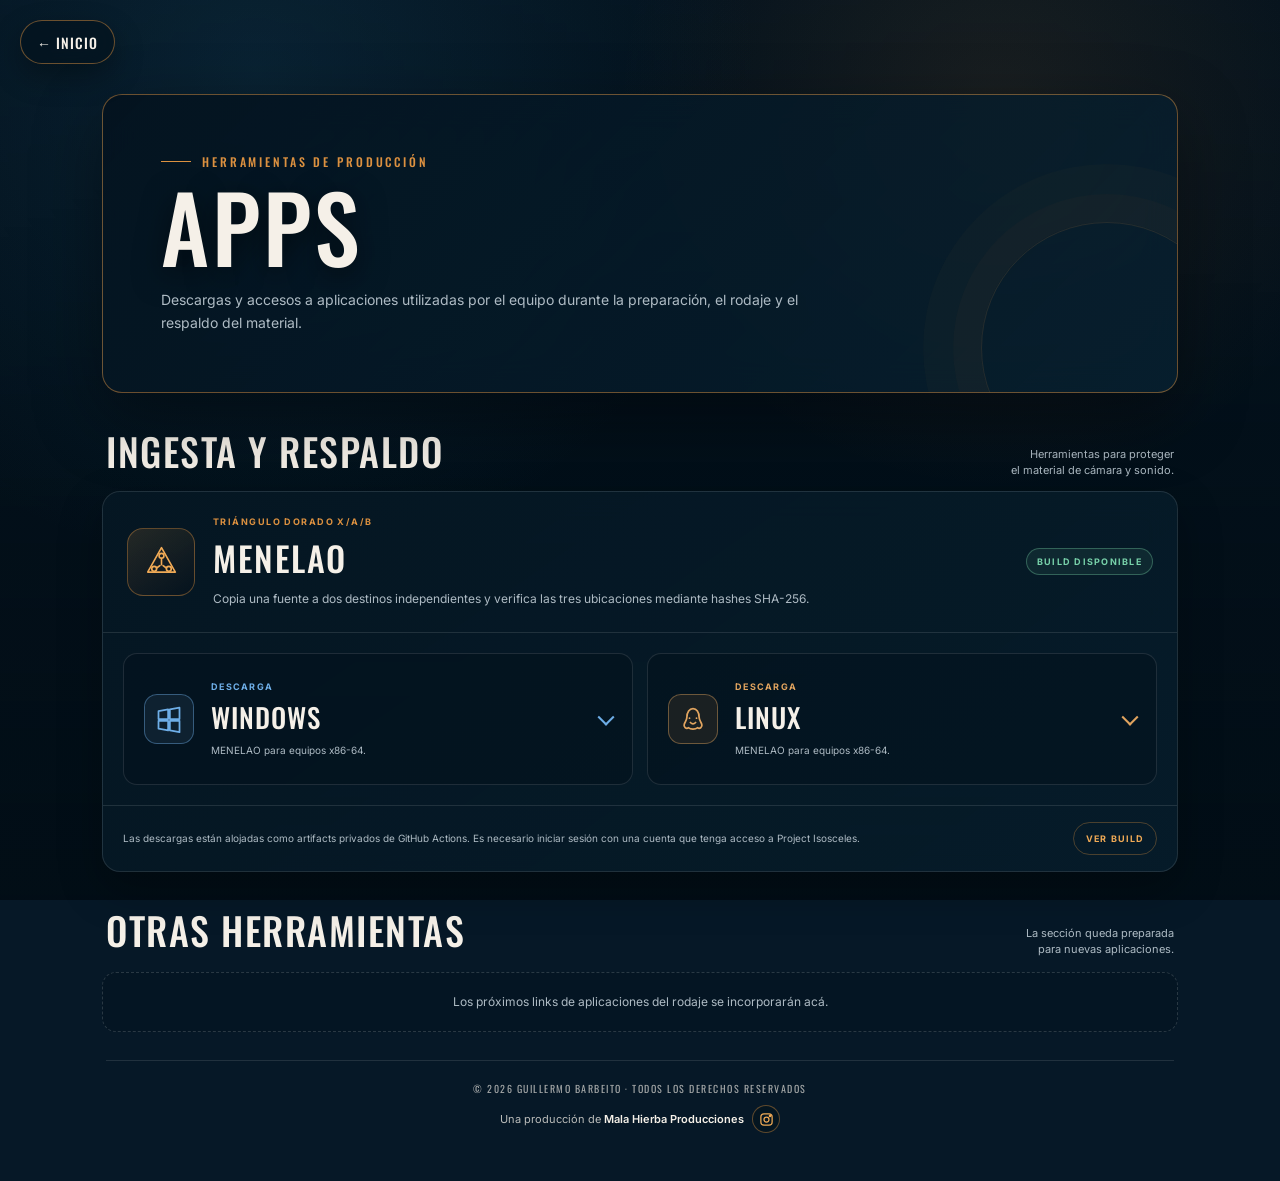
==== apps/index.html @ cbdc1855 "Create production Apps page with MENELAO downloads" ====
<!doctype html>
<html lang="es">
<head>
<meta charset="utf-8">
<meta name="viewport" content="width=device-width,initial-scale=1,viewport-fit=cover">
<meta name="theme-color" content="#061827">
<link rel="icon" href="../favicon.svg?v=3" type="image/svg+xml" sizes="any">
<link rel="icon" type="image/png" sizes="32x32" href="../favicon-32x32.png">
<link rel="icon" type="image/png" sizes="16x16" href="../favicon-16x16.png">
<link rel="apple-touch-icon" sizes="180x180" href="../apple-touch-icon.png">
<link rel="icon" type="image/png" sizes="192x192" href="../android-chrome-192x192.png">
<meta name="description" content="Aplicaciones y herramientas de producción para el rodaje de Jona tenía 15 años.">
<link rel="canonical" href="https://jrrguille-bit.github.io/jona-logistica-mapa/apps/">
<meta property="og:title" content="Apps — Jona tenía 15 años">
<meta property="og:description" content="Descargas y herramientas de producción para el rodaje.">
<meta property="og:type" content="website">
<meta property="og:url" content="https://jrrguille-bit.github.io/jona-logistica-mapa/apps/">
<title>Apps — Jona tenía 15 años</title>
<link rel="preconnect" href="https://fonts.googleapis.com">
<link rel="preconnect" href="https://fonts.gstatic.com" crossorigin>
<link href="https://fonts.googleapis.com/css2?family=Inter:wght@500;600;700&family=Oswald:wght@400;500;600&display=swap" rel="stylesheet">
<style>
:root{
  color-scheme:dark;
  --bg:#061827;
  --ink:#f5f0e8;
  --muted:#aebbc4;
  --accent:#dc9140;
  --accent-strong:#f0aa56;
  --line:rgba(220,145,64,.48);
  --hair:rgba(255,255,255,.11);
  --focus:#ffd18f;
  --shadow:0 24px 68px rgba(0,0,0,.38);
}
*{box-sizing:border-box}
html{min-height:100%;background:var(--bg)}
body{
  margin:0;
  min-height:100vh;
  position:relative;
  isolation:isolate;
  overflow-x:hidden;
  color:var(--ink);
  font-family:Inter,system-ui,-apple-system,BlinkMacSystemFont,"Segoe UI",sans-serif;
  background:var(--bg);
}
body:before{
  content:"";
  position:fixed;
  inset:0;
  z-index:0;
  pointer-events:none;
  background:url("../b16f4d42-4937-42be-839e-e54647e64100.png") center/cover no-repeat;
  filter:contrast(1.08) brightness(.55) saturate(.68);
  transform:scale(1.012);
}
body:after{
  content:"";
  position:fixed;
  inset:0;
  z-index:0;
  pointer-events:none;
  background:
    radial-gradient(circle at 78% 12%,rgba(220,145,64,.10),transparent 30%),
    radial-gradient(circle at 20% 8%,rgba(31,101,139,.20),transparent 38%),
    linear-gradient(180deg,rgba(2,13,21,.54),rgba(2,13,21,.92));
}
a{color:inherit}
.page{position:relative;z-index:1;width:min(1120px,100%);margin:0 auto;padding:94px 22px 48px}
.home-link{
  position:fixed;
  z-index:20;
  top:20px;
  left:20px;
  display:inline-flex;
  align-items:center;
  gap:9px;
  min-height:44px;
  padding:10px 16px;
  border:1px solid var(--line);
  border-radius:999px;
  background:rgba(4,20,32,.86);
  color:var(--ink);
  text-decoration:none;
  font-family:Oswald,Impact,sans-serif;
  font-size:14px;
  font-weight:500;
  letter-spacing:.07em;
  text-transform:uppercase;
  box-shadow:0 12px 30px rgba(0,0,0,.32);
  backdrop-filter:blur(14px);
  -webkit-backdrop-filter:blur(14px);
  transition:transform .18s ease,border-color .18s ease,background .18s ease;
}
.home-link:hover{transform:translateY(-2px);border-color:var(--accent-strong);background:rgba(7,28,42,.94)}
.home-link:focus-visible,.download-card:focus-visible,.build-link:focus-visible,.instagram-link:focus-visible{outline:3px solid var(--focus);outline-offset:4px}
.hero{
  position:relative;
  overflow:hidden;
  padding:clamp(30px,5vw,58px);
  border:1px solid var(--line);
  border-radius:20px;
  background:linear-gradient(135deg,rgba(4,19,31,.94),rgba(7,34,51,.76));
  box-shadow:var(--shadow);
  backdrop-filter:blur(17px);
  -webkit-backdrop-filter:blur(17px);
  animation:arrive .6s cubic-bezier(.2,.8,.2,1) both;
}
.hero:after{
  content:"";
  position:absolute;
  right:-56px;
  bottom:-82px;
  width:250px;
  height:250px;
  border:1px solid rgba(220,145,64,.14);
  border-radius:50%;
  box-shadow:0 0 0 28px rgba(220,145,64,.025),0 0 0 58px rgba(220,145,64,.018);
}
.hero-copy{position:relative;z-index:1;max-width:760px}
.eyebrow{display:flex;align-items:center;gap:11px;margin:0 0 14px;color:var(--accent);font-family:Oswald,Impact,sans-serif;font-size:12px;font-weight:500;letter-spacing:.24em;text-transform:uppercase}
.eyebrow:before{content:"";width:30px;height:1px;background:var(--accent)}
h1{margin:0;font-family:Oswald,Impact,"Arial Narrow",sans-serif;font-size:clamp(54px,8vw,92px);font-weight:500;line-height:.92;letter-spacing:.035em;text-transform:uppercase;text-shadow:0 8px 30px rgba(0,0,0,.56)}
.intro{max-width:680px;margin:19px 0 0;color:var(--muted);font-size:14px;line-height:1.65}
.section{margin-top:30px}
.section-heading{display:flex;align-items:end;justify-content:space-between;gap:20px;margin:0 4px 12px}
.section-heading h2{margin:0;font-family:Oswald,Impact,sans-serif;font-size:clamp(28px,4vw,38px);font-weight:500;letter-spacing:.04em;text-transform:uppercase}
.section-heading p{margin:0;color:var(--muted);font-size:11px;text-align:right;line-height:1.45}
.app-panel{
  overflow:hidden;
  border:1px solid var(--hair);
  border-radius:18px;
  background:linear-gradient(145deg,rgba(5,23,35,.92),rgba(7,31,46,.80));
  box-shadow:0 17px 44px rgba(0,0,0,.28);
  backdrop-filter:blur(15px);
  -webkit-backdrop-filter:blur(15px);
}
.app-header{
  display:flex;
  align-items:center;
  justify-content:space-between;
  gap:24px;
  padding:24px;
  border-bottom:1px solid var(--hair);
}
.app-identity{display:flex;align-items:center;gap:18px;min-width:0}
.app-icon{flex:0 0 auto;width:68px;height:68px;display:grid;place-items:center;border:1px solid rgba(220,145,64,.40);border-radius:16px;background:linear-gradient(145deg,rgba(220,145,64,.15),rgba(4,17,27,.58));color:var(--accent-strong)}
.app-icon svg{width:39px;height:39px;fill:none;stroke:currentColor;stroke-width:2;stroke-linecap:round;stroke-linejoin:round}
.app-copy{min-width:0}
.app-label{display:block;margin-bottom:5px;color:var(--accent);font-size:9px;font-weight:700;letter-spacing:.16em;text-transform:uppercase}
.app-copy h3{margin:0;font-family:Oswald,Impact,sans-serif;font-size:34px;font-weight:500;letter-spacing:.045em;text-transform:uppercase}
.app-copy p{margin:7px 0 0;color:var(--muted);font-size:12px;line-height:1.5}
.status{flex:0 0 auto;padding:7px 10px;border:1px solid rgba(110,194,154,.38);border-radius:999px;background:rgba(110,194,154,.09);color:#78d2aa;font-size:9px;font-weight:700;letter-spacing:.14em;text-transform:uppercase}
.downloads{display:grid;grid-template-columns:repeat(2,minmax(0,1fr));gap:14px;padding:20px}
.download-card{
  --platform:#6eaee7;
  position:relative;
  min-height:132px;
  padding:20px 52px 20px 20px;
  display:grid;
  grid-template-columns:52px minmax(0,1fr);
  align-items:center;
  gap:15px;
  overflow:hidden;
  border:1px solid var(--hair);
  border-radius:14px;
  background:rgba(3,17,27,.45);
  text-decoration:none;
  transition:transform .18s ease,border-color .18s ease,background .18s ease;
}
.download-card.linux{--platform:#e1a45f}
.download-card:hover{transform:translateY(-3px);border-color:color-mix(in srgb,var(--platform) 58%,transparent);background:rgba(8,31,46,.92)}
.platform-icon{width:50px;height:50px;display:grid;place-items:center;border:1px solid color-mix(in srgb,var(--platform) 42%,transparent);border-radius:13px;background:color-mix(in srgb,var(--platform) 10%,rgba(4,17,27,.58));color:var(--platform)}
.platform-icon svg{width:28px;height:28px;fill:none;stroke:currentColor;stroke-width:2;stroke-linecap:round;stroke-linejoin:round}
.platform-copy span{display:block;color:var(--platform);font-size:9px;font-weight:700;letter-spacing:.14em;text-transform:uppercase}
.platform-copy strong{display:block;margin-top:5px;font-family:Oswald,Impact,sans-serif;font-size:27px;font-weight:500;letter-spacing:.04em;text-transform:uppercase}
.platform-copy small{display:block;margin-top:6px;color:var(--muted);font-size:10px;line-height:1.4}
.download-arrow{position:absolute;right:20px;top:50%;width:12px;height:12px;border-right:2px solid var(--platform);border-bottom:2px solid var(--platform);transform:translateY(-65%) rotate(45deg)}
.app-footer{display:flex;align-items:center;justify-content:space-between;gap:18px;padding:16px 20px;border-top:1px solid var(--hair);color:var(--muted);font-size:10px;line-height:1.45}
.build-link{display:inline-flex;align-items:center;gap:8px;flex:0 0 auto;padding:9px 12px;border:1px solid rgba(220,145,64,.32);border-radius:999px;color:var(--accent-strong);text-decoration:none;font-size:9px;font-weight:700;letter-spacing:.12em;text-transform:uppercase}
.build-link:hover{border-color:var(--accent-strong);background:rgba(220,145,64,.08)}
.empty-state{margin-top:14px;padding:20px;border:1px dashed rgba(255,255,255,.15);border-radius:14px;background:rgba(3,17,27,.30);color:var(--muted);font-size:12px;line-height:1.55;text-align:center}
.site-footer{margin:28px 4px 0;padding:20px 16px 0;border-top:1px solid var(--hair);color:rgba(245,240,232,.66);text-align:center}
.copyright{margin:0;font-family:Oswald,Impact,sans-serif;font-size:10px;letter-spacing:.15em;text-transform:uppercase}
.producer{margin:9px 0 0;display:flex;align-items:center;justify-content:center;gap:8px;color:rgba(245,240,232,.76);font-size:11px;line-height:1.4}
.producer strong{color:var(--ink);font-weight:600}
.instagram-link{width:28px;height:28px;display:inline-grid;place-items:center;border:1px solid rgba(220,145,64,.42);border-radius:50%;color:var(--accent-strong);background:rgba(4,18,26,.46);text-decoration:none;transition:transform .18s ease,border-color .18s ease,background .18s ease}
.instagram-link:hover{transform:translateY(-2px);border-color:var(--accent-strong);background:rgba(220,145,64,.14)}
.instagram-link svg{width:15px;height:15px;fill:none;stroke:currentColor;stroke-width:2;stroke-linecap:round;stroke-linejoin:round}
@keyframes arrive{from{opacity:0;transform:translateY(14px)}to{opacity:1;transform:translateY(0)}}
@media(max-width:760px){
  .page{padding:80px 15px 38px}
  .home-link{top:12px;left:12px}
  .hero{padding:29px 22px;border-radius:16px}
  .section-heading{align-items:start}.section-heading p{display:none}
  .app-header{align-items:flex-start;padding:20px}.app-identity{align-items:flex-start}.app-icon{width:58px;height:58px}.app-icon svg{width:33px;height:33px}.app-copy h3{font-size:30px}.status{display:none}
  .downloads{grid-template-columns:1fr;padding:14px;gap:11px}
  .download-card{min-height:116px;padding:17px 48px 17px 16px;grid-template-columns:48px minmax(0,1fr);gap:13px}
  .platform-icon{width:46px;height:46px}.platform-copy strong{font-size:24px}
  .app-footer{display:block}.build-link{margin-top:12px}
  .producer{flex-wrap:wrap;padding:0 12px}
}
@media(prefers-reduced-motion:reduce){.hero{animation:none}.home-link,.download-card,.instagram-link{transition:none}}
</style>
</head>
<body>
<a class="home-link" href="../" aria-label="Volver al inicio">← Inicio</a>
<main class="page">
  <header class="hero">
    <div class="hero-copy">
      <p class="eyebrow">Herramientas de producción</p>
      <h1>Apps</h1>
      <p class="intro">Descargas y accesos a aplicaciones utilizadas por el equipo durante la preparación, el rodaje y el respaldo del material.</p>
    </div>
  </header>

  <section class="section" aria-labelledby="menelao-title">
    <header class="section-heading">
      <h2 id="menelao-title">Ingesta y respaldo</h2>
      <p>Herramientas para proteger<br>el material de cámara y sonido.</p>
    </header>

    <article class="app-panel">
      <header class="app-header">
        <div class="app-identity">
          <span class="app-icon" aria-hidden="true">
            <svg viewBox="0 0 48 48"><path d="M24 7l17 30H7z"></path><circle cx="24" cy="17" r="3"></circle><circle cx="15" cy="33" r="3"></circle><circle cx="33" cy="33" r="3"></circle><path d="M24 20v8M18 32l4-3M30 32l-4-3"></path></svg>
          </span>
          <div class="app-copy">
            <span class="app-label">Triángulo Dorado X/A/B</span>
            <h3>MENELAO</h3>
            <p>Copia una fuente a dos destinos independientes y verifica las tres ubicaciones mediante hashes SHA-256.</p>
          </div>
        </div>
        <span class="status">Build disponible</span>
      </header>

      <div class="downloads">
        <a class="download-card windows" href="https://github.com/JRRGUILLE-bit/project-isosceles/actions/runs/27042101701/artifacts/7447583675" target="_blank" rel="noopener noreferrer">
          <span class="platform-icon" aria-hidden="true"><svg viewBox="0 0 32 32"><path d="M4 7l11-2v11H4zM17 5l11-2v13H17zM4 18h11v11L4 27zM17 18h11v13l-11-2z"></path></svg></span>
          <span class="platform-copy"><span>Descarga</span><strong>Windows</strong><small>MENELAO para equipos x86-64.</small></span>
          <span class="download-arrow" aria-hidden="true"></span>
        </a>

        <a class="download-card linux" href="https://github.com/JRRGUILLE-bit/project-isosceles/actions/runs/27042101701/artifacts/7447580411" target="_blank" rel="noopener noreferrer">
          <span class="platform-icon" aria-hidden="true"><svg viewBox="0 0 32 32"><path d="M16 4c-4 0-7 4-7 10 0 3-2 5-3 8-1 3 2 6 5 4 2 2 8 2 10 0 3 2 6-1 5-4-1-3-3-5-3-8 0-6-3-10-7-10z"></path><path d="M12 15h.01M20 15h.01M13 20c2 2 4 2 6 0"></path></svg></span>
          <span class="platform-copy"><span>Descarga</span><strong>Linux</strong><small>MENELAO para equipos x86-64.</small></span>
          <span class="download-arrow" aria-hidden="true"></span>
        </a>
      </div>

      <footer class="app-footer">
        <span>Las descargas están alojadas como artifacts privados de GitHub Actions. Es necesario iniciar sesión con una cuenta que tenga acceso a Project Isosceles.</span>
        <a class="build-link" href="https://github.com/JRRGUILLE-bit/project-isosceles/actions/runs/27042101701" target="_blank" rel="noopener noreferrer">Ver build</a>
      </footer>
    </article>
  </section>

  <section class="section" aria-labelledby="future-title">
    <header class="section-heading">
      <h2 id="future-title">Otras herramientas</h2>
      <p>La sección queda preparada<br>para nuevas aplicaciones.</p>
    </header>
    <div class="empty-state">Los próximos links de aplicaciones del rodaje se incorporarán acá.</div>
  </section>

  <footer class="site-footer">
    <p class="copyright">© 2026 Guillermo Barbeito · Todos los derechos reservados</p>
    <p class="producer">
      <span>Una producción de <strong>Mala Hierba Producciones</strong></span>
      <a class="instagram-link" href="https://www.instagram.com/hierbamalafilms?igsh=MTh5YXJkYjIzYWty" target="_blank" rel="noopener noreferrer" aria-label="Instagram de Mala Hierba Producciones">
        <svg viewBox="0 0 24 24" aria-hidden="true"><rect x="3" y="3" width="18" height="18" rx="5"></rect><circle cx="12" cy="12" r="4"></circle><circle cx="17.5" cy="6.5" r="1"></circle></svg>
      </a>
    </p>
  </footer>
</main>
</body>
</html>
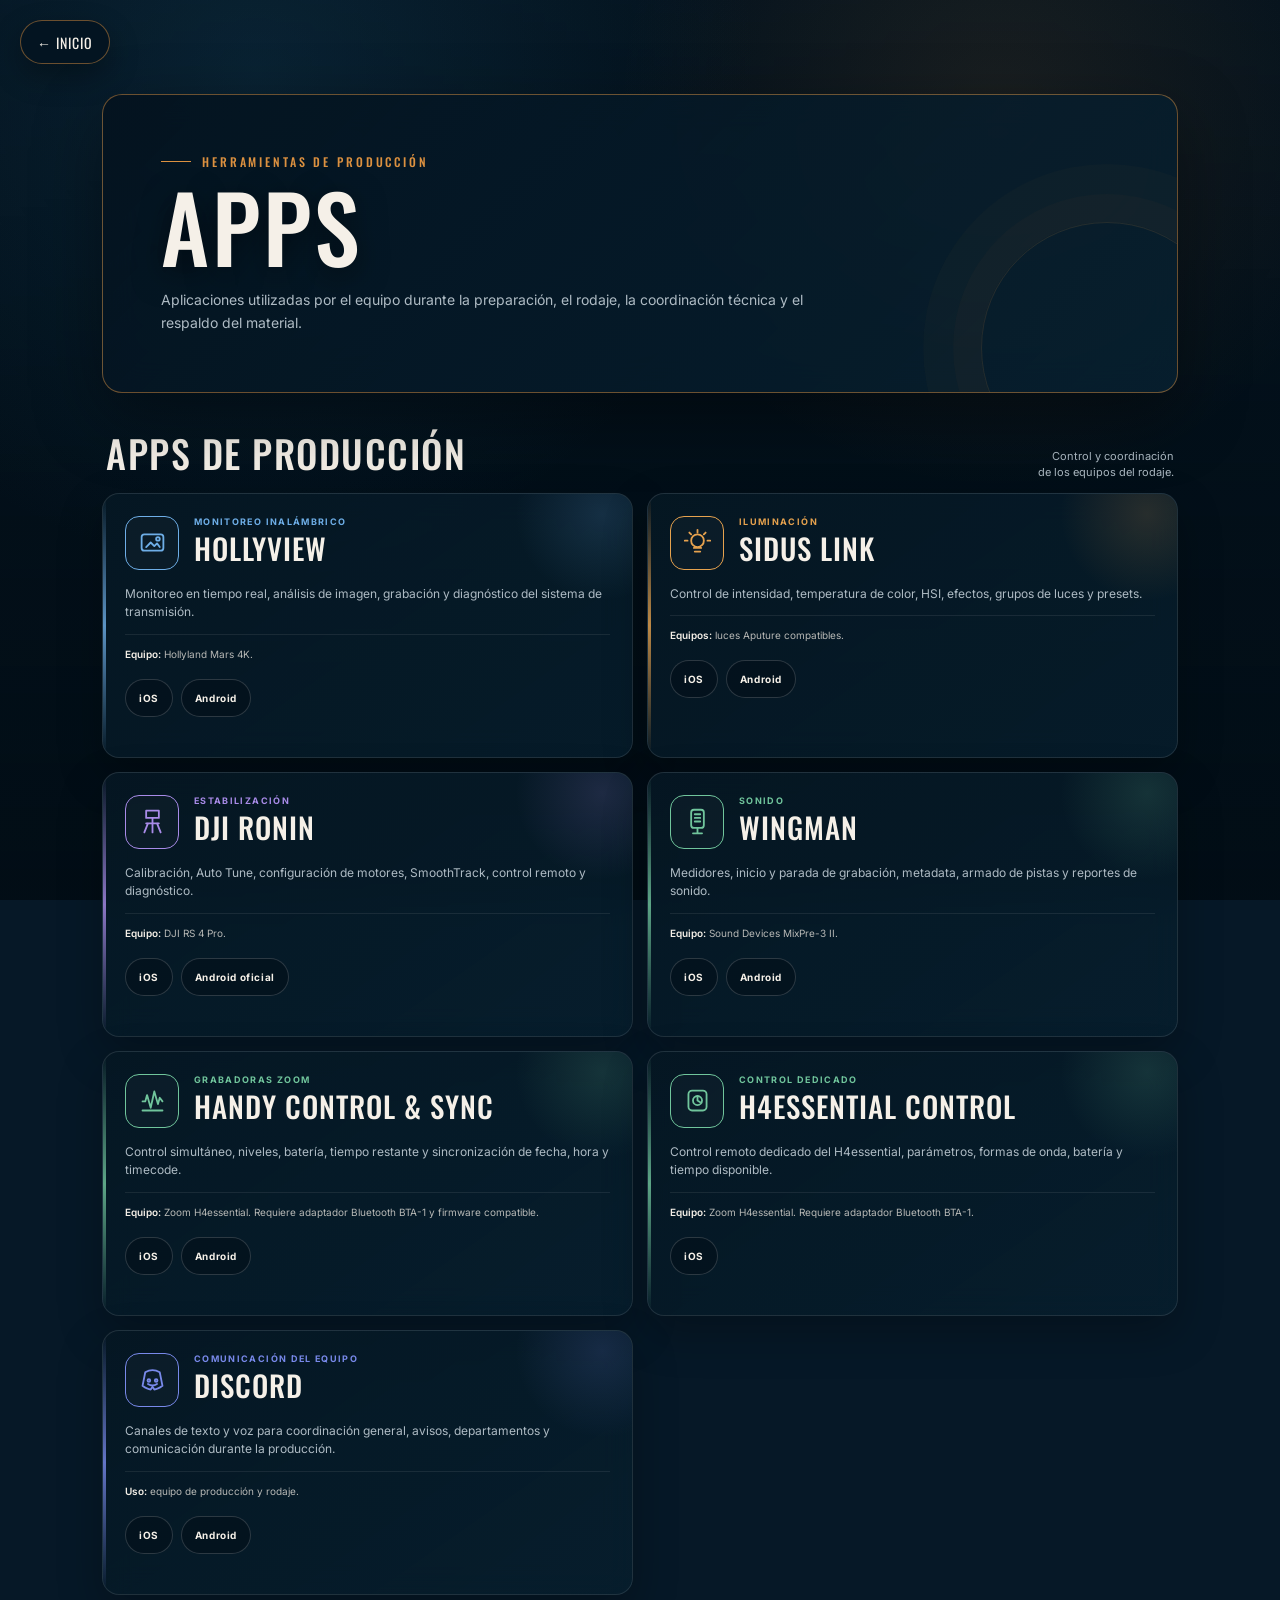
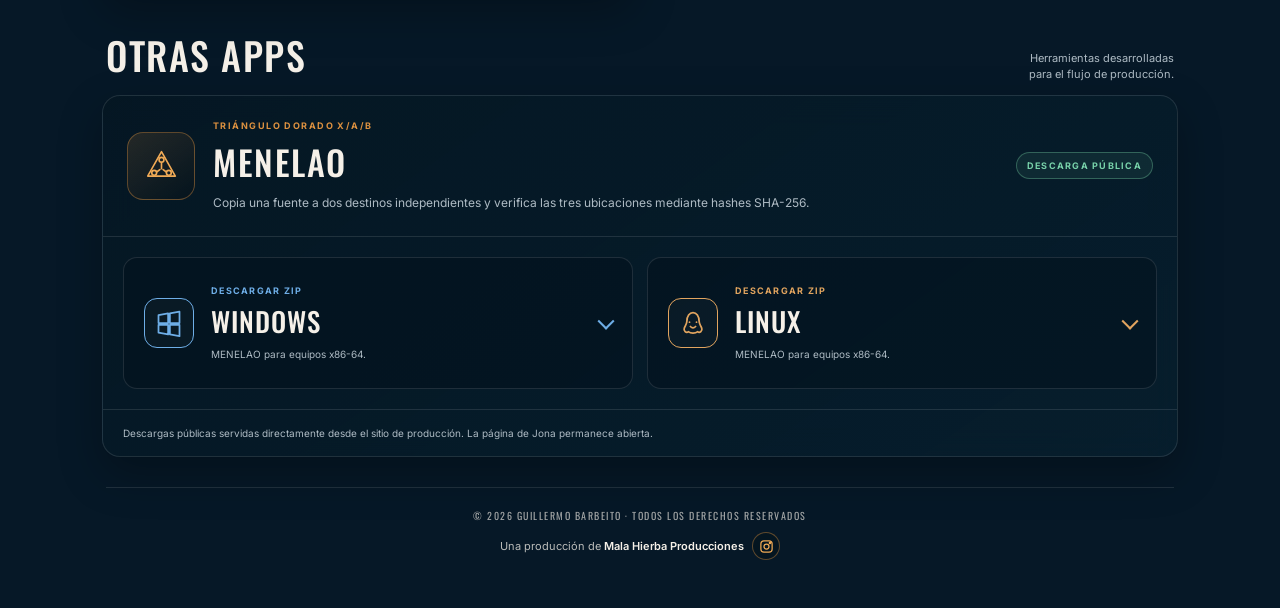
==== commit 7df58fa4: "Add production apps and move MENELAO below" ====
--- a/apps/index.html
+++ b/apps/index.html
@@ -8,199 +8,82 @@
 <link rel="icon" type="image/png" sizes="32x32" href="../favicon-32x32.png">
 <link rel="icon" type="image/png" sizes="16x16" href="../favicon-16x16.png">
 <link rel="apple-touch-icon" sizes="180x180" href="../apple-touch-icon.png">
-<link rel="icon" type="image/png" sizes="192x192" href="../android-chrome-192x192.png">
-<meta name="description" content="Aplicaciones y herramientas de producción para el rodaje de Jona tenía 15 años.">
+<meta name="description" content="Aplicaciones y descargas para la producción de Jona tenía 15 años.">
 <link rel="canonical" href="https://jrrguille-bit.github.io/jona-logistica-mapa/apps/">
-<meta property="og:title" content="Apps — Jona tenía 15 años">
-<meta property="og:description" content="Descargas y herramientas de producción para el rodaje.">
-<meta property="og:type" content="website">
-<meta property="og:url" content="https://jrrguille-bit.github.io/jona-logistica-mapa/apps/">
 <title>Apps — Jona tenía 15 años</title>
 <link rel="preconnect" href="https://fonts.googleapis.com">
 <link rel="preconnect" href="https://fonts.gstatic.com" crossorigin>
 <link href="https://fonts.googleapis.com/css2?family=Inter:wght@500;600;700&family=Oswald:wght@400;500;600&display=swap" rel="stylesheet">
 <style>
-:root{
-  color-scheme:dark;
-  --bg:#061827;
-  --ink:#f5f0e8;
-  --muted:#aebbc4;
-  --accent:#dc9140;
-  --accent-strong:#f0aa56;
-  --line:rgba(220,145,64,.48);
-  --hair:rgba(255,255,255,.11);
-  --focus:#ffd18f;
-  --shadow:0 24px 68px rgba(0,0,0,.38);
-}
+:root{color-scheme:dark;--bg:#061827;--ink:#f5f0e8;--muted:#aebbc4;--accent:#dc9140;--accent-strong:#f0aa56;--line:rgba(220,145,64,.48);--hair:rgba(255,255,255,.11);--focus:#ffd18f;--shadow:0 24px 68px rgba(0,0,0,.38)}
 *{box-sizing:border-box}
 html{min-height:100%;background:var(--bg)}
-body{
-  margin:0;
-  min-height:100vh;
-  position:relative;
-  isolation:isolate;
-  overflow-x:hidden;
-  color:var(--ink);
-  font-family:Inter,system-ui,-apple-system,BlinkMacSystemFont,"Segoe UI",sans-serif;
-  background:var(--bg);
-}
-body:before{
-  content:"";
-  position:fixed;
-  inset:0;
-  z-index:0;
-  pointer-events:none;
-  background:url("../b16f4d42-4937-42be-839e-e54647e64100.png") center/cover no-repeat;
-  filter:contrast(1.08) brightness(.55) saturate(.68);
-  transform:scale(1.012);
-}
-body:after{
-  content:"";
-  position:fixed;
-  inset:0;
-  z-index:0;
-  pointer-events:none;
-  background:
-    radial-gradient(circle at 78% 12%,rgba(220,145,64,.10),transparent 30%),
-    radial-gradient(circle at 20% 8%,rgba(31,101,139,.20),transparent 38%),
-    linear-gradient(180deg,rgba(2,13,21,.54),rgba(2,13,21,.92));
-}
+body{margin:0;min-height:100vh;position:relative;isolation:isolate;overflow-x:hidden;color:var(--ink);font-family:Inter,system-ui,-apple-system,BlinkMacSystemFont,"Segoe UI",sans-serif;background:var(--bg)}
+body:before{content:"";position:fixed;inset:0;z-index:0;pointer-events:none;background:url("../b16f4d42-4937-42be-839e-e54647e64100.png") center/cover no-repeat;filter:contrast(1.08) brightness(.54) saturate(.68);transform:scale(1.012)}
+body:after{content:"";position:fixed;inset:0;z-index:0;pointer-events:none;background:radial-gradient(circle at 78% 12%,rgba(220,145,64,.10),transparent 30%),radial-gradient(circle at 20% 8%,rgba(31,101,139,.20),transparent 38%),linear-gradient(180deg,rgba(2,13,21,.54),rgba(2,13,21,.94))}
 a{color:inherit}
 .page{position:relative;z-index:1;width:min(1120px,100%);margin:0 auto;padding:94px 22px 48px}
-.home-link{
-  position:fixed;
-  z-index:20;
-  top:20px;
-  left:20px;
-  display:inline-flex;
-  align-items:center;
-  gap:9px;
-  min-height:44px;
-  padding:10px 16px;
-  border:1px solid var(--line);
-  border-radius:999px;
-  background:rgba(4,20,32,.86);
-  color:var(--ink);
-  text-decoration:none;
-  font-family:Oswald,Impact,sans-serif;
-  font-size:14px;
-  font-weight:500;
-  letter-spacing:.07em;
-  text-transform:uppercase;
-  box-shadow:0 12px 30px rgba(0,0,0,.32);
-  backdrop-filter:blur(14px);
-  -webkit-backdrop-filter:blur(14px);
-  transition:transform .18s ease,border-color .18s ease,background .18s ease;
-}
-.home-link:hover{transform:translateY(-2px);border-color:var(--accent-strong);background:rgba(7,28,42,.94)}
-.home-link:focus-visible,.download-card:focus-visible,.build-link:focus-visible,.instagram-link:focus-visible{outline:3px solid var(--focus);outline-offset:4px}
-.hero{
-  position:relative;
-  overflow:hidden;
-  padding:clamp(30px,5vw,58px);
-  border:1px solid var(--line);
-  border-radius:20px;
-  background:linear-gradient(135deg,rgba(4,19,31,.94),rgba(7,34,51,.76));
-  box-shadow:var(--shadow);
-  backdrop-filter:blur(17px);
-  -webkit-backdrop-filter:blur(17px);
-  animation:arrive .6s cubic-bezier(.2,.8,.2,1) both;
-}
-.hero:after{
-  content:"";
-  position:absolute;
-  right:-56px;
-  bottom:-82px;
-  width:250px;
-  height:250px;
-  border:1px solid rgba(220,145,64,.14);
-  border-radius:50%;
-  box-shadow:0 0 0 28px rgba(220,145,64,.025),0 0 0 58px rgba(220,145,64,.018);
-}
+.home-link{position:fixed;z-index:20;top:20px;left:20px;display:inline-flex;align-items:center;min-height:44px;padding:10px 16px;border:1px solid var(--line);border-radius:999px;background:rgba(4,20,32,.88);text-decoration:none;font-family:Oswald,Impact,sans-serif;font-size:14px;letter-spacing:.07em;text-transform:uppercase;box-shadow:0 12px 30px rgba(0,0,0,.32);backdrop-filter:blur(14px);-webkit-backdrop-filter:blur(14px);transition:transform .18s ease,border-color .18s ease,background .18s ease}
+.home-link:hover{transform:translateY(-2px);border-color:var(--accent-strong);background:rgba(7,28,42,.96)}
+.home-link:focus-visible,.store-button:focus-visible,.download-card:focus-visible,.instagram-link:focus-visible{outline:3px solid var(--focus);outline-offset:4px}
+.hero{position:relative;overflow:hidden;padding:clamp(30px,5vw,58px);border:1px solid var(--line);border-radius:20px;background:linear-gradient(135deg,rgba(4,19,31,.95),rgba(7,34,51,.78));box-shadow:var(--shadow);backdrop-filter:blur(17px);-webkit-backdrop-filter:blur(17px)}
+.hero:after{content:"";position:absolute;right:-56px;bottom:-82px;width:250px;height:250px;border:1px solid rgba(220,145,64,.14);border-radius:50%;box-shadow:0 0 0 28px rgba(220,145,64,.025),0 0 0 58px rgba(220,145,64,.018)}
 .hero-copy{position:relative;z-index:1;max-width:760px}
 .eyebrow{display:flex;align-items:center;gap:11px;margin:0 0 14px;color:var(--accent);font-family:Oswald,Impact,sans-serif;font-size:12px;font-weight:500;letter-spacing:.24em;text-transform:uppercase}
 .eyebrow:before{content:"";width:30px;height:1px;background:var(--accent)}
-h1{margin:0;font-family:Oswald,Impact,"Arial Narrow",sans-serif;font-size:clamp(54px,8vw,92px);font-weight:500;line-height:.92;letter-spacing:.035em;text-transform:uppercase;text-shadow:0 8px 30px rgba(0,0,0,.56)}
-.intro{max-width:680px;margin:19px 0 0;color:var(--muted);font-size:14px;line-height:1.65}
-.section{margin-top:30px}
+h1{margin:0;font-family:Oswald,Impact,"Arial Narrow",sans-serif;font-size:clamp(54px,8vw,92px);font-weight:500;line-height:.92;letter-spacing:.035em;text-transform:uppercase;text-shadow:0 8px 30px rgba(0,0,0,.5)}
+.intro{max-width:700px;margin:19px 0 0;color:var(--muted);font-size:14px;line-height:1.65}
+.section{margin-top:32px}
 .section-heading{display:flex;align-items:end;justify-content:space-between;gap:20px;margin:0 4px 12px}
 .section-heading h2{margin:0;font-family:Oswald,Impact,sans-serif;font-size:clamp(28px,4vw,38px);font-weight:500;letter-spacing:.04em;text-transform:uppercase}
 .section-heading p{margin:0;color:var(--muted);font-size:11px;text-align:right;line-height:1.45}
-.app-panel{
-  overflow:hidden;
-  border:1px solid var(--hair);
-  border-radius:18px;
-  background:linear-gradient(145deg,rgba(5,23,35,.92),rgba(7,31,46,.80));
-  box-shadow:0 17px 44px rgba(0,0,0,.28);
-  backdrop-filter:blur(15px);
-  -webkit-backdrop-filter:blur(15px);
-}
-.app-header{
-  display:flex;
-  align-items:center;
-  justify-content:space-between;
-  gap:24px;
-  padding:24px;
-  border-bottom:1px solid var(--hair);
-}
+.tools-grid{display:grid;grid-template-columns:repeat(2,minmax(0,1fr));gap:14px}
+.tool-card{--tool:#6eaee7;position:relative;min-width:0;min-height:265px;padding:22px;overflow:hidden;border:1px solid var(--hair);border-radius:17px;background:linear-gradient(145deg,rgba(5,23,35,.93),rgba(7,31,46,.80));box-shadow:0 17px 44px rgba(0,0,0,.26);backdrop-filter:blur(15px);-webkit-backdrop-filter:blur(15px)}
+.tool-card:before{content:"";position:absolute;inset:0 auto 0 0;width:3px;background:linear-gradient(180deg,transparent,var(--tool),transparent);opacity:.82}
+.tool-card:after{content:"";position:absolute;right:-60px;top:-70px;width:180px;height:180px;border-radius:50%;background:radial-gradient(circle,color-mix(in srgb,var(--tool) 15%,transparent),transparent 68%);pointer-events:none}
+.tool-card.lighting{--tool:#e6a24e}.tool-card.motion{--tool:#a88be8}.tool-card.audio{--tool:#70c59c}.tool-card.communication{--tool:#7889ea}
+.tool-top{position:relative;z-index:1;display:flex;align-items:flex-start;gap:15px}
+.tool-icon{flex:0 0 auto;width:54px;height:54px;display:grid;place-items:center;border:1px solid var(--tool);border-radius:14px;background:rgba(255,255,255,.025);color:var(--tool)}
+.tool-icon svg{width:29px;height:29px;fill:none;stroke:currentColor;stroke-width:2;stroke-linecap:round;stroke-linejoin:round}
+.tool-copy{min-width:0}
+.tool-category{display:block;margin-bottom:6px;color:var(--tool);font-size:9px;font-weight:700;letter-spacing:.15em;text-transform:uppercase}
+.tool-copy h3{margin:0;font-family:Oswald,Impact,sans-serif;font-size:29px;font-weight:500;line-height:1.05;letter-spacing:.035em;text-transform:uppercase}
+.tool-description{position:relative;z-index:1;margin:15px 0 0;color:var(--muted);font-size:12px;line-height:1.55}
+.compatibility{position:relative;z-index:1;margin:12px 0 0;padding-top:12px;border-top:1px solid rgba(255,255,255,.08);color:rgba(245,240,232,.74);font-size:10px;line-height:1.5}
+.compatibility strong{color:var(--ink);font-weight:600}
+.store-row{position:relative;z-index:1;display:flex;flex-wrap:wrap;gap:8px;margin-top:17px}
+.store-button{display:inline-flex;align-items:center;justify-content:center;gap:8px;min-height:38px;padding:9px 13px;border:1px solid rgba(255,255,255,.16);border-radius:999px;background:rgba(2,15,24,.52);color:var(--ink);text-decoration:none;font-size:10px;font-weight:700;letter-spacing:.06em;transition:transform .17s ease,border-color .17s ease,background .17s ease}
+.store-button:hover{transform:translateY(-2px);border-color:var(--tool);background:rgba(9,38,55,.92)}
+.store-button svg{width:15px;height:15px;fill:none;stroke:currentColor;stroke-width:2;stroke-linecap:round;stroke-linejoin:round}
+.app-panel{overflow:hidden;border:1px solid var(--hair);border-radius:18px;background:linear-gradient(145deg,rgba(5,23,35,.93),rgba(7,31,46,.82));box-shadow:0 17px 44px rgba(0,0,0,.28);backdrop-filter:blur(15px);-webkit-backdrop-filter:blur(15px)}
+.app-header{display:flex;align-items:center;justify-content:space-between;gap:24px;padding:24px;border-bottom:1px solid var(--hair)}
 .app-identity{display:flex;align-items:center;gap:18px;min-width:0}
 .app-icon{flex:0 0 auto;width:68px;height:68px;display:grid;place-items:center;border:1px solid rgba(220,145,64,.40);border-radius:16px;background:linear-gradient(145deg,rgba(220,145,64,.15),rgba(4,17,27,.58));color:var(--accent-strong)}
 .app-icon svg{width:39px;height:39px;fill:none;stroke:currentColor;stroke-width:2;stroke-linecap:round;stroke-linejoin:round}
-.app-copy{min-width:0}
 .app-label{display:block;margin-bottom:5px;color:var(--accent);font-size:9px;font-weight:700;letter-spacing:.16em;text-transform:uppercase}
 .app-copy h3{margin:0;font-family:Oswald,Impact,sans-serif;font-size:34px;font-weight:500;letter-spacing:.045em;text-transform:uppercase}
 .app-copy p{margin:7px 0 0;color:var(--muted);font-size:12px;line-height:1.5}
 .status{flex:0 0 auto;padding:7px 10px;border:1px solid rgba(110,194,154,.38);border-radius:999px;background:rgba(110,194,154,.09);color:#78d2aa;font-size:9px;font-weight:700;letter-spacing:.14em;text-transform:uppercase}
 .downloads{display:grid;grid-template-columns:repeat(2,minmax(0,1fr));gap:14px;padding:20px}
-.download-card{
-  --platform:#6eaee7;
-  position:relative;
-  min-height:132px;
-  padding:20px 52px 20px 20px;
-  display:grid;
-  grid-template-columns:52px minmax(0,1fr);
-  align-items:center;
-  gap:15px;
-  overflow:hidden;
-  border:1px solid var(--hair);
-  border-radius:14px;
-  background:rgba(3,17,27,.45);
-  text-decoration:none;
-  transition:transform .18s ease,border-color .18s ease,background .18s ease;
-}
+.download-card{--platform:#6eaee7;position:relative;min-height:132px;padding:20px 52px 20px 20px;display:grid;grid-template-columns:52px minmax(0,1fr);align-items:center;gap:15px;overflow:hidden;border:1px solid var(--hair);border-radius:14px;background:rgba(3,17,27,.45);text-decoration:none;transition:transform .18s ease,border-color .18s ease,background .18s ease}
 .download-card.linux{--platform:#e1a45f}
-.download-card:hover{transform:translateY(-3px);border-color:color-mix(in srgb,var(--platform) 58%,transparent);background:rgba(8,31,46,.92)}
-.platform-icon{width:50px;height:50px;display:grid;place-items:center;border:1px solid color-mix(in srgb,var(--platform) 42%,transparent);border-radius:13px;background:color-mix(in srgb,var(--platform) 10%,rgba(4,17,27,.58));color:var(--platform)}
+.download-card:hover{transform:translateY(-3px);border-color:var(--platform);background:rgba(8,31,46,.94)}
+.platform-icon{width:50px;height:50px;display:grid;place-items:center;border:1px solid var(--platform);border-radius:13px;background:rgba(255,255,255,.025);color:var(--platform)}
 .platform-icon svg{width:28px;height:28px;fill:none;stroke:currentColor;stroke-width:2;stroke-linecap:round;stroke-linejoin:round}
 .platform-copy span{display:block;color:var(--platform);font-size:9px;font-weight:700;letter-spacing:.14em;text-transform:uppercase}
 .platform-copy strong{display:block;margin-top:5px;font-family:Oswald,Impact,sans-serif;font-size:27px;font-weight:500;letter-spacing:.04em;text-transform:uppercase}
 .platform-copy small{display:block;margin-top:6px;color:var(--muted);font-size:10px;line-height:1.4}
 .download-arrow{position:absolute;right:20px;top:50%;width:12px;height:12px;border-right:2px solid var(--platform);border-bottom:2px solid var(--platform);transform:translateY(-65%) rotate(45deg)}
-.app-footer{display:flex;align-items:center;justify-content:space-between;gap:18px;padding:16px 20px;border-top:1px solid var(--hair);color:var(--muted);font-size:10px;line-height:1.45}
-.build-link{display:inline-flex;align-items:center;gap:8px;flex:0 0 auto;padding:9px 12px;border:1px solid rgba(220,145,64,.32);border-radius:999px;color:var(--accent-strong);text-decoration:none;font-size:9px;font-weight:700;letter-spacing:.12em;text-transform:uppercase}
-.build-link:hover{border-color:var(--accent-strong);background:rgba(220,145,64,.08)}
-.empty-state{margin-top:14px;padding:20px;border:1px dashed rgba(255,255,255,.15);border-radius:14px;background:rgba(3,17,27,.30);color:var(--muted);font-size:12px;line-height:1.55;text-align:center}
-.site-footer{margin:28px 4px 0;padding:20px 16px 0;border-top:1px solid var(--hair);color:rgba(245,240,232,.66);text-align:center}
+.app-footer{padding:16px 20px;border-top:1px solid var(--hair);color:var(--muted);font-size:10px;line-height:1.45}
+.site-footer{margin:30px 4px 0;padding:20px 16px 0;border-top:1px solid var(--hair);color:rgba(245,240,232,.66);text-align:center}
 .copyright{margin:0;font-family:Oswald,Impact,sans-serif;font-size:10px;letter-spacing:.15em;text-transform:uppercase}
 .producer{margin:9px 0 0;display:flex;align-items:center;justify-content:center;gap:8px;color:rgba(245,240,232,.76);font-size:11px;line-height:1.4}
 .producer strong{color:var(--ink);font-weight:600}
 .instagram-link{width:28px;height:28px;display:inline-grid;place-items:center;border:1px solid rgba(220,145,64,.42);border-radius:50%;color:var(--accent-strong);background:rgba(4,18,26,.46);text-decoration:none;transition:transform .18s ease,border-color .18s ease,background .18s ease}
 .instagram-link:hover{transform:translateY(-2px);border-color:var(--accent-strong);background:rgba(220,145,64,.14)}
 .instagram-link svg{width:15px;height:15px;fill:none;stroke:currentColor;stroke-width:2;stroke-linecap:round;stroke-linejoin:round}
-@keyframes arrive{from{opacity:0;transform:translateY(14px)}to{opacity:1;transform:translateY(0)}}
-@media(max-width:760px){
-  .page{padding:80px 15px 38px}
-  .home-link{top:12px;left:12px}
-  .hero{padding:29px 22px;border-radius:16px}
-  .section-heading{align-items:start}.section-heading p{display:none}
-  .app-header{align-items:flex-start;padding:20px}.app-identity{align-items:flex-start}.app-icon{width:58px;height:58px}.app-icon svg{width:33px;height:33px}.app-copy h3{font-size:30px}.status{display:none}
-  .downloads{grid-template-columns:1fr;padding:14px;gap:11px}
-  .download-card{min-height:116px;padding:17px 48px 17px 16px;grid-template-columns:48px minmax(0,1fr);gap:13px}
-  .platform-icon{width:46px;height:46px}.platform-copy strong{font-size:24px}
-  .app-footer{display:block}.build-link{margin-top:12px}
-  .producer{flex-wrap:wrap;padding:0 12px}
-}
-@media(prefers-reduced-motion:reduce){.hero{animation:none}.home-link,.download-card,.instagram-link{transition:none}}
+@media(max-width:760px){.page{padding:80px 15px 38px}.home-link{top:12px;left:12px}.hero{padding:29px 22px;border-radius:16px}.section-heading{align-items:start}.section-heading p{display:none}.tools-grid{grid-template-columns:1fr;gap:11px}.tool-card{min-height:0;padding:18px;border-radius:15px}.tool-icon{width:50px;height:50px}.tool-copy h3{font-size:26px}.store-button{flex:1 1 128px}.app-header{align-items:flex-start;padding:20px}.app-identity{align-items:flex-start}.app-icon{width:58px;height:58px}.app-icon svg{width:33px;height:33px}.app-copy h3{font-size:30px}.status{display:none}.downloads{grid-template-columns:1fr;padding:14px;gap:11px}.download-card{min-height:116px;padding:17px 48px 17px 16px;grid-template-columns:48px minmax(0,1fr);gap:13px}.platform-icon{width:46px;height:46px}.platform-copy strong{font-size:24px}.producer{flex-wrap:wrap;padding:0 12px}}
+@media(prefers-reduced-motion:reduce){.home-link,.store-button,.download-card,.instagram-link{transition:none}}
 </style>
 </head>
 <body>
@@ -210,68 +93,141 @@
     <div class="hero-copy">
       <p class="eyebrow">Herramientas de producción</p>
       <h1>Apps</h1>
-      <p class="intro">Descargas y accesos a aplicaciones utilizadas por el equipo durante la preparación, el rodaje y el respaldo del material.</p>
+      <p class="intro">Aplicaciones utilizadas por el equipo durante la preparación, el rodaje, la coordinación técnica y el respaldo del material.</p>
     </div>
   </header>
 
-  <section class="section" aria-labelledby="menelao-title">
+  <section class="section" aria-labelledby="production-title">
     <header class="section-heading">
-      <h2 id="menelao-title">Ingesta y respaldo</h2>
-      <p>Herramientas para proteger<br>el material de cámara y sonido.</p>
+      <h2 id="production-title">Apps de producción</h2>
+      <p>Control y coordinación<br>de los equipos del rodaje.</p>
+    </header>
+
+    <div class="tools-grid">
+      <article class="tool-card">
+        <div class="tool-top">
+          <span class="tool-icon" aria-hidden="true"><svg viewBox="0 0 32 32"><rect x="4" y="7" width="24" height="18" rx="3"></rect><path d="M9 21l5-5 4 4 3-3 3 4"></path><circle cx="22" cy="12" r="2"></circle></svg></span>
+          <div class="tool-copy"><span class="tool-category">Monitoreo inalámbrico</span><h3>HollyView</h3></div>
+        </div>
+        <p class="tool-description">Monitoreo en tiempo real, análisis de imagen, grabación y diagnóstico del sistema de transmisión.</p>
+        <p class="compatibility"><strong>Equipo:</strong> Hollyland Mars 4K.</p>
+        <div class="store-row">
+          <a class="store-button" href="https://apps.apple.com/uy/app/hollyview/id1460631425" target="_blank" rel="noopener noreferrer">iOS</a>
+          <a class="store-button" href="https://play.google.com/store/apps/details?id=com.hollyview" target="_blank" rel="noopener noreferrer">Android</a>
+        </div>
+      </article>
+
+      <article class="tool-card lighting">
+        <div class="tool-top">
+          <span class="tool-icon" aria-hidden="true"><svg viewBox="0 0 32 32"><circle cx="16" cy="14" r="7"></circle><path d="M12 22h8M13 26h6M16 2v3M5 14H2M30 14h-3M7 5l2 2M25 5l-2 2"></path></svg></span>
+          <div class="tool-copy"><span class="tool-category">Iluminación</span><h3>Sidus Link</h3></div>
+        </div>
+        <p class="tool-description">Control de intensidad, temperatura de color, HSI, efectos, grupos de luces y presets.</p>
+        <p class="compatibility"><strong>Equipos:</strong> luces Aputure compatibles.</p>
+        <div class="store-row">
+          <a class="store-button" href="https://apps.apple.com/ar/app/sidus-link/id1471951977" target="_blank" rel="noopener noreferrer">iOS</a>
+          <a class="store-button" href="https://play.google.com/store/apps/details?id=creativity.intelligence.application.sidus.link" target="_blank" rel="noopener noreferrer">Android</a>
+        </div>
+      </article>
+
+      <article class="tool-card motion">
+        <div class="tool-top">
+          <span class="tool-icon" aria-hidden="true"><svg viewBox="0 0 32 32"><path d="M9 4h14v8H9zM16 12v6M9 18h14M11 18l-4 10M21 18l4 10M16 18v10"></path></svg></span>
+          <div class="tool-copy"><span class="tool-category">Estabilización</span><h3>DJI Ronin</h3></div>
+        </div>
+        <p class="tool-description">Calibración, Auto Tune, configuración de motores, SmoothTrack, control remoto y diagnóstico.</p>
+        <p class="compatibility"><strong>Equipo:</strong> DJI RS 4 Pro.</p>
+        <div class="store-row">
+          <a class="store-button" href="https://apps.apple.com/es/app/dji-ronin/id1282848185" target="_blank" rel="noopener noreferrer">iOS</a>
+          <a class="store-button" href="https://www.dji.com/downloads/djiapp/dji-ronin" target="_blank" rel="noopener noreferrer">Android oficial</a>
+        </div>
+      </article>
+
+      <article class="tool-card audio">
+        <div class="tool-top">
+          <span class="tool-icon" aria-hidden="true"><svg viewBox="0 0 32 32"><rect x="9" y="3" width="14" height="20" rx="3"></rect><path d="M13 8h6M13 12h6M13 16h6M16 23v6M11 29h10"></path></svg></span>
+          <div class="tool-copy"><span class="tool-category">Sonido</span><h3>Wingman</h3></div>
+        </div>
+        <p class="tool-description">Medidores, inicio y parada de grabación, metadata, armado de pistas y reportes de sonido.</p>
+        <p class="compatibility"><strong>Equipo:</strong> Sound Devices MixPre-3 II.</p>
+        <div class="store-row">
+          <a class="store-button" href="https://apps.apple.com/uy/app/sound-devices-wingman/id1137249438" target="_blank" rel="noopener noreferrer">iOS</a>
+          <a class="store-button" href="https://play.google.com/store/apps/details?id=com.sounddevices.Wingman" target="_blank" rel="noopener noreferrer">Android</a>
+        </div>
+      </article>
+
+      <article class="tool-card audio">
+        <div class="tool-top">
+          <span class="tool-icon" aria-hidden="true"><svg viewBox="0 0 32 32"><path d="M5 17h3l2-7 4 14 4-18 4 14 2-7 3 4"></path><path d="M5 27h22"></path></svg></span>
+          <div class="tool-copy"><span class="tool-category">Grabadoras Zoom</span><h3>Handy Control &amp; Sync</h3></div>
+        </div>
+        <p class="tool-description">Control simultáneo, niveles, batería, tiempo restante y sincronización de fecha, hora y timecode.</p>
+        <p class="compatibility"><strong>Equipo:</strong> Zoom H4essential. Requiere adaptador Bluetooth BTA-1 y firmware compatible.</p>
+        <div class="store-row">
+          <a class="store-button" href="https://apps.apple.com/es/app/zoom-handy-control-sync/id6514314269" target="_blank" rel="noopener noreferrer">iOS</a>
+          <a class="store-button" href="https://play.google.com/store/apps/details?id=com.zoom.handycontrol" target="_blank" rel="noopener noreferrer">Android</a>
+        </div>
+      </article>
+
+      <article class="tool-card audio">
+        <div class="tool-top">
+          <span class="tool-icon" aria-hidden="true"><svg viewBox="0 0 32 32"><rect x="6" y="5" width="20" height="22" rx="4"></rect><circle cx="16" cy="16" r="5"></circle><path d="M16 11v5l3 2"></path></svg></span>
+          <div class="tool-copy"><span class="tool-category">Control dedicado</span><h3>H4essential Control</h3></div>
+        </div>
+        <p class="tool-description">Control remoto dedicado del H4essential, parámetros, formas de onda, batería y tiempo disponible.</p>
+        <p class="compatibility"><strong>Equipo:</strong> Zoom H4essential. Requiere adaptador Bluetooth BTA-1.</p>
+        <div class="store-row">
+          <a class="store-button" href="https://apps.apple.com/uy/app/h4essential-control/id6467176781" target="_blank" rel="noopener noreferrer">iOS</a>
+        </div>
+      </article>
+
+      <article class="tool-card communication">
+        <div class="tool-top">
+          <span class="tool-icon" aria-hidden="true"><svg viewBox="0 0 32 32"><path d="M8 8c5-3 11-3 16 0l3 15c-4 3-7 4-9 4l-2-3-2 3c-2 0-5-1-9-4z"></path><circle cx="12" cy="17" r="1.5"></circle><circle cx="20" cy="17" r="1.5"></circle><path d="M11 21c3 2 7 2 10 0"></path></svg></span>
+          <div class="tool-copy"><span class="tool-category">Comunicación del equipo</span><h3>Discord</h3></div>
+        </div>
+        <p class="tool-description">Canales de texto y voz para coordinación general, avisos, departamentos y comunicación durante la producción.</p>
+        <p class="compatibility"><strong>Uso:</strong> equipo de producción y rodaje.</p>
+        <div class="store-row">
+          <a class="store-button" href="https://apps.apple.com/uy/app/discord-conversa-y-juega/id985746746" target="_blank" rel="noopener noreferrer">iOS</a>
+          <a class="store-button" href="https://play.google.com/store/apps/details?id=com.discord" target="_blank" rel="noopener noreferrer">Android</a>
+        </div>
+      </article>
+    </div>
+  </section>
+
+  <section class="section" aria-labelledby="other-apps-title">
+    <header class="section-heading">
+      <h2 id="other-apps-title">Otras apps</h2>
+      <p>Herramientas desarrolladas<br>para el flujo de producción.</p>
     </header>
 
     <article class="app-panel">
       <header class="app-header">
         <div class="app-identity">
-          <span class="app-icon" aria-hidden="true">
-            <svg viewBox="0 0 48 48"><path d="M24 7l17 30H7z"></path><circle cx="24" cy="17" r="3"></circle><circle cx="15" cy="33" r="3"></circle><circle cx="33" cy="33" r="3"></circle><path d="M24 20v8M18 32l4-3M30 32l-4-3"></path></svg>
-          </span>
-          <div class="app-copy">
-            <span class="app-label">Triángulo Dorado X/A/B</span>
-            <h3>MENELAO</h3>
-            <p>Copia una fuente a dos destinos independientes y verifica las tres ubicaciones mediante hashes SHA-256.</p>
-          </div>
-        </div>
-        <span class="status">Build disponible</span>
+          <span class="app-icon" aria-hidden="true"><svg viewBox="0 0 48 48"><path d="M24 7l17 30H7z"></path><circle cx="24" cy="17" r="3"></circle><circle cx="15" cy="33" r="3"></circle><circle cx="33" cy="33" r="3"></circle><path d="M24 20v8M18 32l4-3M30 32l-4-3"></path></svg></span>
+          <div class="app-copy"><span class="app-label">Triángulo Dorado X/A/B</span><h3>MENELAO</h3><p>Copia una fuente a dos destinos independientes y verifica las tres ubicaciones mediante hashes SHA-256.</p></div>
+        </div>
+        <span class="status">Descarga pública</span>
       </header>
 
       <div class="downloads">
-        <a class="download-card windows" href="https://github.com/JRRGUILLE-bit/project-isosceles/actions/runs/27042101701/artifacts/7447583675" target="_blank" rel="noopener noreferrer">
+        <a class="download-card windows" href="downloads/MENELAO-windows-x86_64.zip?v=20260723" target="_blank" rel="noopener noreferrer" aria-label="Descargar MENELAO para Windows en una pestaña nueva">
           <span class="platform-icon" aria-hidden="true"><svg viewBox="0 0 32 32"><path d="M4 7l11-2v11H4zM17 5l11-2v13H17zM4 18h11v11L4 27zM17 18h11v13l-11-2z"></path></svg></span>
-          <span class="platform-copy"><span>Descarga</span><strong>Windows</strong><small>MENELAO para equipos x86-64.</small></span>
-          <span class="download-arrow" aria-hidden="true"></span>
+          <span class="platform-copy"><span>Descargar ZIP</span><strong>Windows</strong><small>MENELAO para equipos x86-64.</small></span><span class="download-arrow" aria-hidden="true"></span>
         </a>
-
-        <a class="download-card linux" href="https://github.com/JRRGUILLE-bit/project-isosceles/actions/runs/27042101701/artifacts/7447580411" target="_blank" rel="noopener noreferrer">
+        <a class="download-card linux" href="downloads/MENELAO-linux-x86_64.zip?v=20260723" target="_blank" rel="noopener noreferrer" aria-label="Descargar MENELAO para Linux en una pestaña nueva">
           <span class="platform-icon" aria-hidden="true"><svg viewBox="0 0 32 32"><path d="M16 4c-4 0-7 4-7 10 0 3-2 5-3 8-1 3 2 6 5 4 2 2 8 2 10 0 3 2 6-1 5-4-1-3-3-5-3-8 0-6-3-10-7-10z"></path><path d="M12 15h.01M20 15h.01M13 20c2 2 4 2 6 0"></path></svg></span>
-          <span class="platform-copy"><span>Descarga</span><strong>Linux</strong><small>MENELAO para equipos x86-64.</small></span>
-          <span class="download-arrow" aria-hidden="true"></span>
+          <span class="platform-copy"><span>Descargar ZIP</span><strong>Linux</strong><small>MENELAO para equipos x86-64.</small></span><span class="download-arrow" aria-hidden="true"></span>
         </a>
       </div>
-
-      <footer class="app-footer">
-        <span>Las descargas están alojadas como artifacts privados de GitHub Actions. Es necesario iniciar sesión con una cuenta que tenga acceso a Project Isosceles.</span>
-        <a class="build-link" href="https://github.com/JRRGUILLE-bit/project-isosceles/actions/runs/27042101701" target="_blank" rel="noopener noreferrer">Ver build</a>
-      </footer>
+      <footer class="app-footer">Descargas públicas servidas directamente desde el sitio de producción. La página de Jona permanece abierta.</footer>
     </article>
   </section>
 
-  <section class="section" aria-labelledby="future-title">
-    <header class="section-heading">
-      <h2 id="future-title">Otras herramientas</h2>
-      <p>La sección queda preparada<br>para nuevas aplicaciones.</p>
-    </header>
-    <div class="empty-state">Los próximos links de aplicaciones del rodaje se incorporarán acá.</div>
-  </section>
-
   <footer class="site-footer">
     <p class="copyright">© 2026 Guillermo Barbeito · Todos los derechos reservados</p>
-    <p class="producer">
-      <span>Una producción de <strong>Mala Hierba Producciones</strong></span>
-      <a class="instagram-link" href="https://www.instagram.com/hierbamalafilms?igsh=MTh5YXJkYjIzYWty" target="_blank" rel="noopener noreferrer" aria-label="Instagram de Mala Hierba Producciones">
-        <svg viewBox="0 0 24 24" aria-hidden="true"><rect x="3" y="3" width="18" height="18" rx="5"></rect><circle cx="12" cy="12" r="4"></circle><circle cx="17.5" cy="6.5" r="1"></circle></svg>
-      </a>
-    </p>
+    <p class="producer"><span>Una producción de <strong>Mala Hierba Producciones</strong></span><a class="instagram-link" href="https://www.instagram.com/hierbamalafilms?igsh=MTh5YXJkYjIzYWty" target="_blank" rel="noopener noreferrer" aria-label="Instagram de Mala Hierba Producciones"><svg viewBox="0 0 24 24" aria-hidden="true"><rect x="3" y="3" width="18" height="18" rx="5"></rect><circle cx="12" cy="12" r="4"></circle><circle cx="17.5" cy="6.5" r="1"></circle></svg></a></p>
   </footer>
 </main>
 </body>
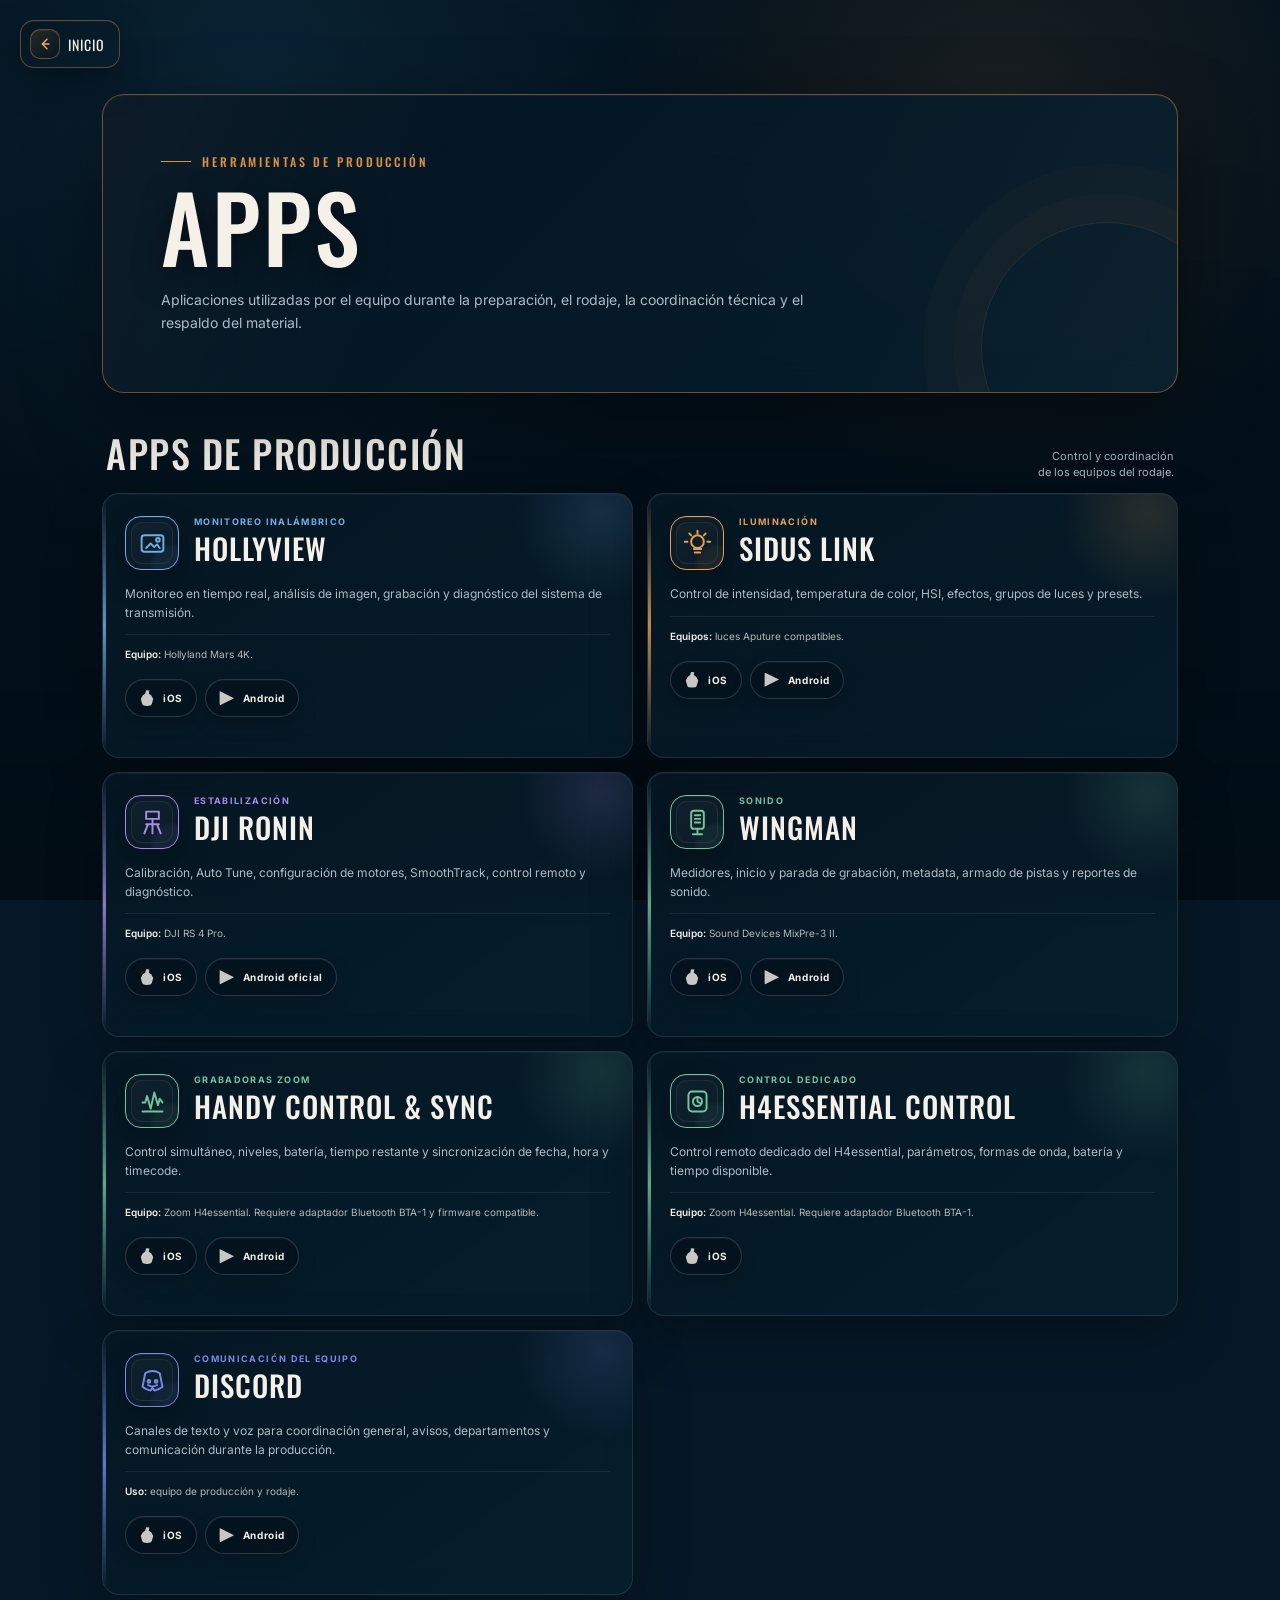
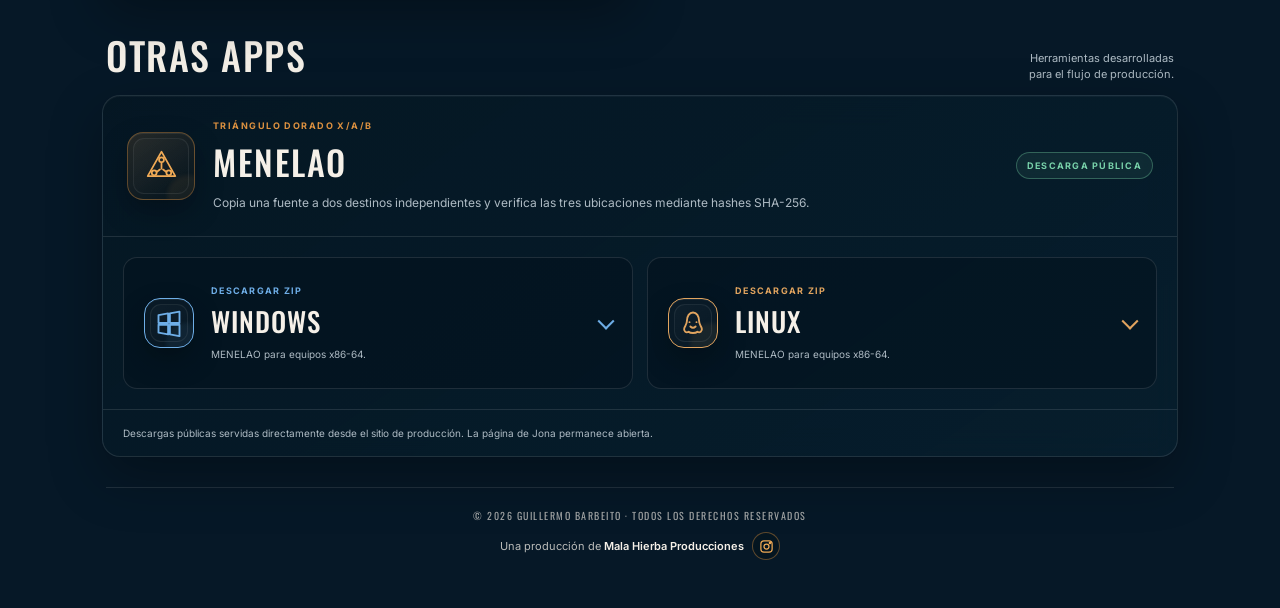
==== commit 550a2cfe: "Polish site visuals and icon system" ====
--- a/apps/index.html
+++ b/apps/index.html
@@ -9,7 +9,7 @@
 <link rel="icon" type="image/png" sizes="16x16" href="../favicon-16x16.png">
 <link rel="apple-touch-icon" sizes="180x180" href="../apple-touch-icon.png">
 <meta name="description" content="Aplicaciones y descargas para la producción de Jona tenía 15 años.">
-<link rel="canonical" href="https://jrrguille-bit.github.io/jona-logistica-mapa/apps/">
+<link rel="canonical" href="https://jrrguille-bit.github.io/jona-logistica/apps/">
 <title>Apps — Jona tenía 15 años</title>
 <link rel="preconnect" href="https://fonts.googleapis.com">
 <link rel="preconnect" href="https://fonts.gstatic.com" crossorigin>
@@ -85,9 +85,10 @@
 @media(max-width:760px){.page{padding:80px 15px 38px}.home-link{top:12px;left:12px}.hero{padding:29px 22px;border-radius:16px}.section-heading{align-items:start}.section-heading p{display:none}.tools-grid{grid-template-columns:1fr;gap:11px}.tool-card{min-height:0;padding:18px;border-radius:15px}.tool-icon{width:50px;height:50px}.tool-copy h3{font-size:26px}.store-button{flex:1 1 128px}.app-header{align-items:flex-start;padding:20px}.app-identity{align-items:flex-start}.app-icon{width:58px;height:58px}.app-icon svg{width:33px;height:33px}.app-copy h3{font-size:30px}.status{display:none}.downloads{grid-template-columns:1fr;padding:14px;gap:11px}.download-card{min-height:116px;padding:17px 48px 17px 16px;grid-template-columns:48px minmax(0,1fr);gap:13px}.platform-icon{width:46px;height:46px}.platform-copy strong{font-size:24px}.producer{flex-wrap:wrap;padding:0 12px}}
 @media(prefers-reduced-motion:reduce){.home-link,.store-button,.download-card,.instagram-link{transition:none}}
 </style>
+<link rel="stylesheet" href="../site-touchup.css?v=20260723-1">
 </head>
 <body>
-<a class="home-link" href="../" aria-label="Volver al inicio">← Inicio</a>
+<a class="home-link" href="../" aria-label="Volver al inicio"><span class="home-icon" aria-hidden="true"><svg viewBox="0 0 24 24"><path d="M15 5l-7 7 7 7"></path><path d="M8 12h10"></path></svg></span><span>Inicio</span></a>
 <main class="page">
   <header class="hero">
     <div class="hero-copy">
--- a/site-touchup.css
+++ b/site-touchup.css
@@ -0,0 +1,311 @@
+:root{
+  --touch-surface:rgba(4,20,32,.84);
+  --touch-surface-strong:rgba(8,31,46,.94);
+  --touch-hair:rgba(255,255,255,.095);
+  --touch-glow:rgba(220,145,64,.13);
+  --touch-shadow:0 20px 54px rgba(0,0,0,.30);
+  --touch-shadow-lift:0 28px 70px rgba(0,0,0,.40);
+}
+
+html{
+  scrollbar-color:var(--accent,#dc9140) #061827;
+  scrollbar-width:thin;
+}
+
+body{
+  text-rendering:optimizeLegibility;
+  -webkit-font-smoothing:antialiased;
+  -moz-osx-font-smoothing:grayscale;
+}
+
+::selection{
+  background:rgba(220,145,64,.28);
+  color:var(--ink,#f5f0e8);
+}
+
+/* Navegación secundaria */
+.home-link{
+  gap:8px!important;
+  padding:8px 14px 8px 9px!important;
+  border-radius:14px!important;
+  border-color:rgba(220,145,64,.40)!important;
+  background:linear-gradient(145deg,rgba(5,23,35,.94),rgba(7,31,46,.84))!important;
+  box-shadow:0 14px 34px rgba(0,0,0,.34),inset 0 1px rgba(255,255,255,.045)!important;
+}
+.home-link:hover{
+  border-color:var(--accent-strong,#f0aa56)!important;
+  background:linear-gradient(145deg,rgba(9,35,50,.98),rgba(10,42,58,.90))!important;
+}
+.home-icon{
+  width:30px;
+  height:30px;
+  display:grid;
+  place-items:center;
+  flex:0 0 auto;
+  border:1px solid rgba(220,145,64,.40);
+  border-radius:10px;
+  background:linear-gradient(145deg,rgba(220,145,64,.15),rgba(4,17,27,.48));
+  color:var(--accent-strong,#f0aa56);
+  box-shadow:inset 0 1px rgba(255,255,255,.055);
+}
+.home-icon svg{
+  width:16px;
+  height:16px;
+  fill:none;
+  stroke:currentColor;
+  stroke-width:2.15;
+  stroke-linecap:round;
+  stroke-linejoin:round;
+}
+
+/* Paneles principales */
+.hero{
+  border-radius:22px!important;
+  box-shadow:0 28px 78px rgba(0,0,0,.38),inset 0 1px rgba(255,255,255,.045)!important;
+}
+.hero:before{
+  content:"";
+  position:absolute;
+  inset:0;
+  z-index:0;
+  pointer-events:none;
+  border-radius:inherit;
+  background:linear-gradient(115deg,rgba(255,255,255,.035),transparent 32%,transparent 72%,rgba(220,145,64,.025));
+}
+.hero>*{position:relative;z-index:1}
+
+.action,
+.link-card,
+.tool-card,
+.app-panel,
+.quick-card,
+.place-card,
+.car-card,
+.day-card,
+.source-card,
+.metric,
+.block,
+.article-link,
+.weekend-link,
+.day-link,
+.schedule-stop,
+.panel,
+.metsul-panel{
+  box-shadow:var(--touch-shadow),inset 0 1px rgba(255,255,255,.035);
+}
+
+.action,
+.link-card,
+.tool-card,
+.quick-card,
+.place-card,
+.car-card,
+.day-card,
+.weekend-link,
+.day-link,
+.schedule-stop,
+.article-link,
+.download-card{
+  will-change:transform;
+}
+
+.action:hover,
+.link-card:hover,
+.quick-card:hover,
+.weekend-link:hover,
+.day-link:hover,
+.schedule-stop:hover,
+.article-link:hover,
+.download-card:hover{
+  box-shadow:var(--touch-shadow-lift),inset 0 1px rgba(255,255,255,.05)!important;
+}
+
+/* Sistema de íconos */
+.action-icon,
+.link-icon,
+.tool-icon,
+.app-icon,
+.platform-icon{
+  position:relative;
+  isolation:isolate;
+  overflow:hidden;
+  border-radius:16px!important;
+  box-shadow:inset 0 1px rgba(255,255,255,.075),0 12px 28px rgba(0,0,0,.25);
+  transition:transform .2s ease,border-color .2s ease,box-shadow .2s ease;
+}
+.action-icon:before,
+.link-icon:before,
+.tool-icon:before,
+.app-icon:before,
+.platform-icon:before{
+  content:"";
+  position:absolute;
+  inset:5px;
+  z-index:-1;
+  border:1px solid rgba(255,255,255,.07);
+  border-radius:11px;
+  background:linear-gradient(145deg,rgba(255,255,255,.025),transparent);
+}
+.action-icon:after,
+.link-icon:after,
+.tool-icon:after,
+.app-icon:after,
+.platform-icon:after{
+  content:"";
+  position:absolute;
+  right:-15px;
+  bottom:-18px;
+  z-index:-1;
+  width:42px;
+  height:42px;
+  border-radius:50%;
+  background:currentColor;
+  opacity:.07;
+  filter:blur(2px);
+}
+.action-icon svg,
+.link-icon svg,
+.tool-icon svg,
+.app-icon svg,
+.platform-icon svg{
+  position:relative;
+  z-index:1;
+  stroke-width:2.15!important;
+  stroke-linecap:round;
+  stroke-linejoin:round;
+  vector-effect:non-scaling-stroke;
+}
+.action:hover .action-icon,
+.link-card:hover .link-icon,
+.tool-card:hover .tool-icon,
+.download-card:hover .platform-icon{
+  transform:translateY(-2px) scale(1.025);
+  box-shadow:inset 0 1px rgba(255,255,255,.09),0 16px 34px rgba(0,0,0,.32);
+}
+
+/* Portada: color por área */
+.action{--card-accent:var(--accent,#dc9140)}
+.action:nth-child(1){--card-accent:#67b7e8}
+.action:nth-child(2){--card-accent:#72c5a0}
+.action:nth-child(3){--card-accent:#e3a25b}
+.action:nth-child(4){--card-accent:#ae95e8}
+.action:nth-child(5){--card-accent:#e27a78}
+.action:before{background:linear-gradient(180deg,transparent,var(--card-accent),transparent)!important}
+.action:after{background:radial-gradient(circle,color-mix(in srgb,var(--card-accent) 16%,transparent),transparent 68%)!important}
+.action-icon{
+  border-color:color-mix(in srgb,var(--card-accent) 44%,transparent)!important;
+  background:linear-gradient(145deg,color-mix(in srgb,var(--card-accent) 14%,transparent),rgba(4,17,24,.48))!important;
+  color:var(--card-accent)!important;
+}
+.action-kicker{color:var(--card-accent)!important}
+.arrow{border-color:var(--card-accent)!important}
+
+/* Flechas de navegación convertidas en controles visuales */
+.weekend-link i,
+.day-link i{
+  position:relative;
+  flex:0 0 auto;
+  width:32px!important;
+  height:32px!important;
+  margin:0!important;
+  border:1px solid rgba(220,145,64,.34)!important;
+  border-radius:50%;
+  background:rgba(220,145,64,.07);
+  transform:none!important;
+}
+.weekend-link i:after,
+.day-link i:after{
+  content:"";
+  position:absolute;
+  left:50%;
+  top:50%;
+  width:8px;
+  height:8px;
+  border-right:2px solid var(--accent,#dc9140);
+  border-bottom:2px solid var(--accent,#dc9140);
+  transform:translate(-65%,-50%) rotate(45deg);
+}
+
+/* Botones y etiquetas */
+.store-button,
+.update-button,
+.update-link,
+.btn,
+.tab{
+  box-shadow:inset 0 1px rgba(255,255,255,.045),0 8px 18px rgba(0,0,0,.17);
+}
+.store-button:before{
+  content:"";
+  width:16px;
+  height:16px;
+  flex:0 0 auto;
+  border:1px solid currentColor;
+  border-radius:5px;
+  opacity:.82;
+}
+.store-button[href*="apps.apple.com"]:before{
+  border-radius:50% 50% 48% 48%;
+  clip-path:polygon(44% 0,65% 0,61% 22%,76% 32%,89% 55%,76% 100%,24% 100%,11% 55%,24% 32%,39% 22%);
+  background:currentColor;
+  border:0;
+}
+.store-button[href*="play.google.com"]:before,
+.store-button[href*="dji.com"]:before{
+  border:0;
+  border-radius:3px;
+  background:currentColor;
+  clip-path:polygon(5% 5%,95% 50%,5% 95%);
+}
+.csv-link{display:inline-flex!important;align-items:center;gap:8px}
+.csv-link:before{
+  content:"";
+  width:12px;
+  height:12px;
+  border-left:2px solid currentColor;
+  border-bottom:2px solid currentColor;
+  transform:rotate(-45deg) translateY(-2px);
+}
+.btn[href*="maps"]:before,
+.btn[href*="google.com/maps"]:before{
+  content:"";
+  width:10px;
+  height:10px;
+  margin-right:8px;
+  border:2px solid currentColor;
+  border-radius:50% 50% 50% 0;
+  transform:rotate(-45deg);
+}
+
+.status,
+.risk,
+.kind,
+.mode,
+.file-type,
+.route,
+.tab,
+.store-button{
+  backdrop-filter:blur(10px);
+  -webkit-backdrop-filter:blur(10px);
+}
+.tab.active{box-shadow:0 10px 24px rgba(220,145,64,.22),inset 0 1px rgba(255,255,255,.22)!important}
+.source-status{box-shadow:0 0 0 5px rgba(141,160,173,.08),0 0 16px currentColor!important}
+.person-mark{box-shadow:inset 0 1px rgba(255,255,255,.09),0 10px 24px rgba(0,0,0,.31)!important}
+
+@media(max-width:760px){
+  .hero{border-radius:17px!important}
+  .home-link{padding:7px 12px 7px 7px!important}
+  .home-icon{width:28px;height:28px;border-radius:9px}
+  .action-icon,
+  .link-icon,
+  .tool-icon,
+  .app-icon,
+  .platform-icon{border-radius:13px!important}
+}
+
+@media(prefers-reduced-motion:reduce){
+  .action-icon,
+  .link-icon,
+  .tool-icon,
+  .app-icon,
+  .platform-icon{transition:none}
+}
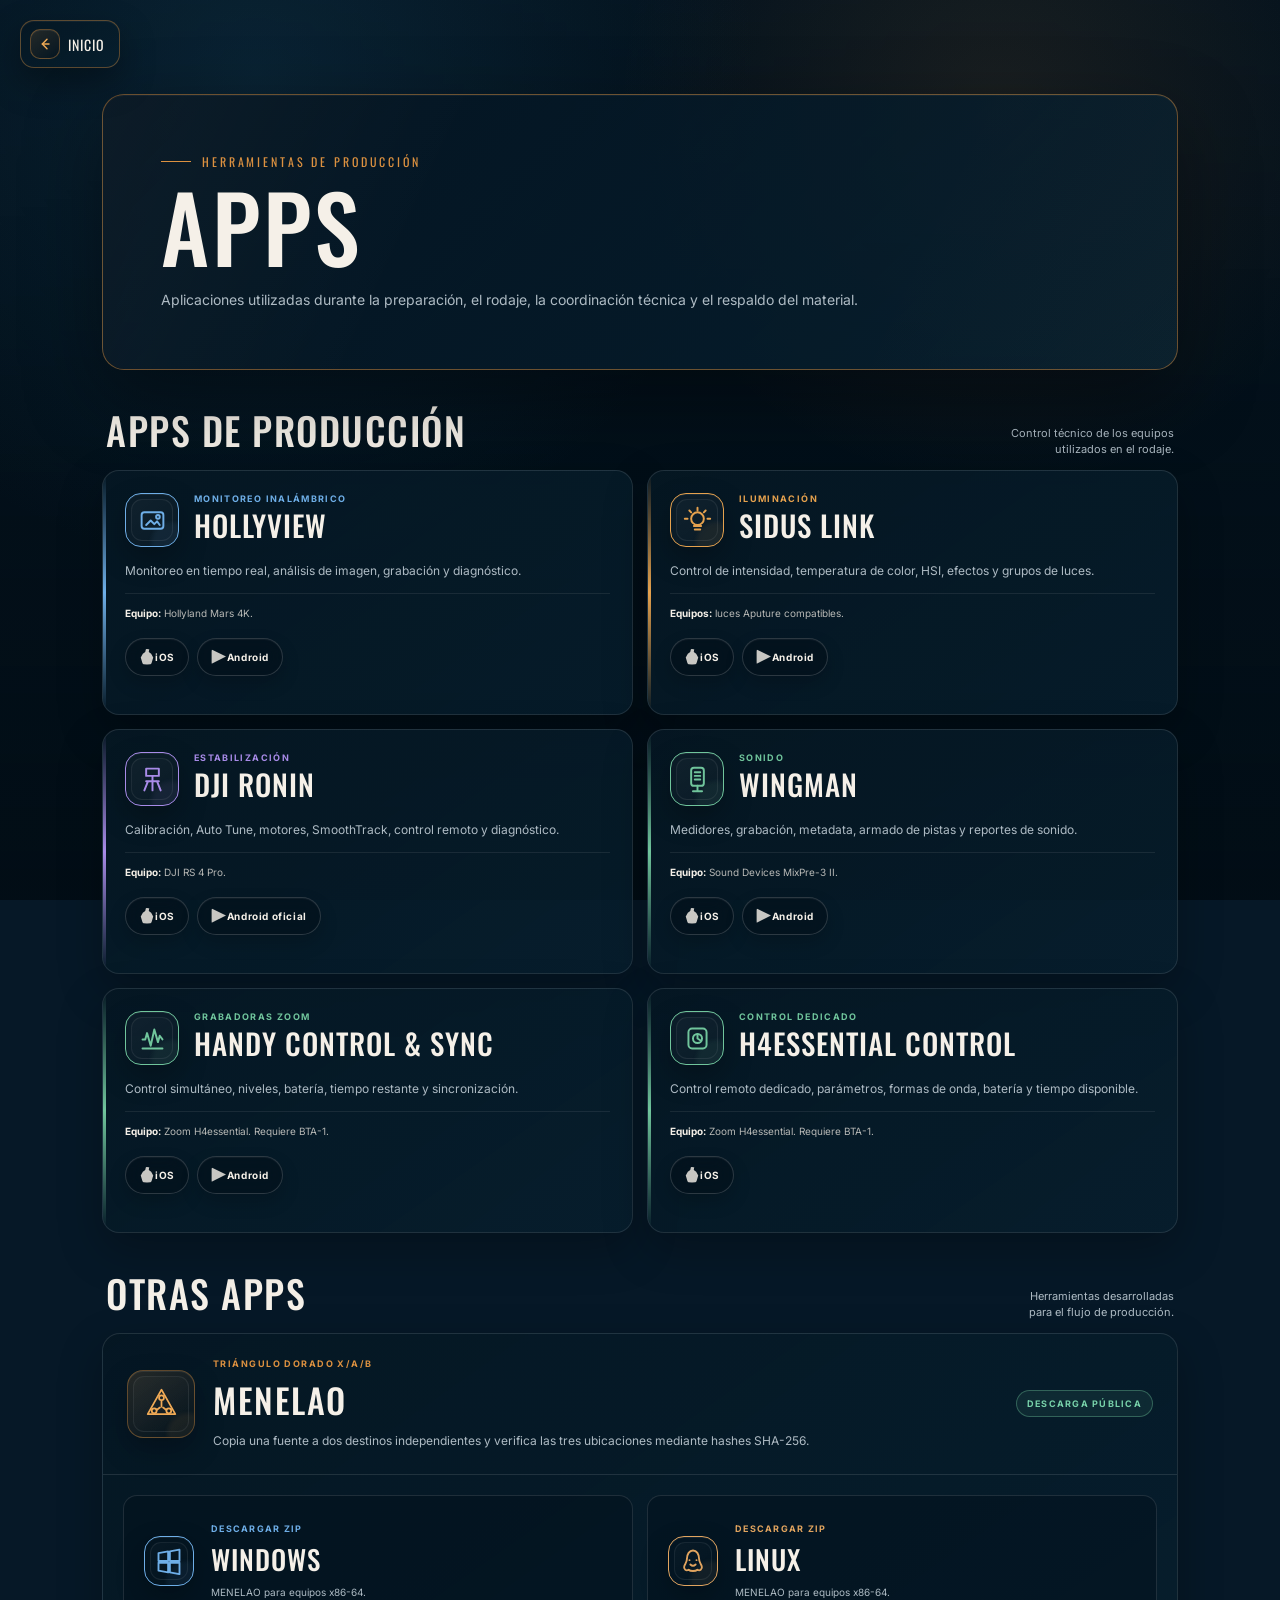
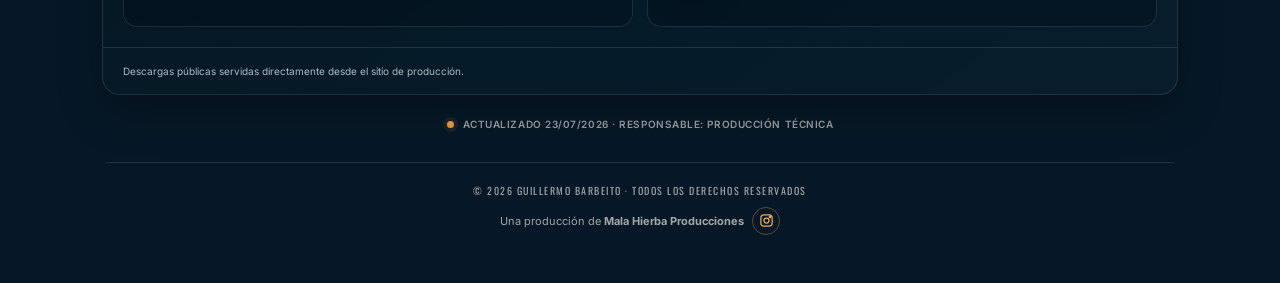
==== commit 92c29c30: "Apply automated site QA fixes" ====
--- a/apps/index.html
+++ b/apps/index.html
@@ -4,232 +4,70 @@
 <meta charset="utf-8">
 <meta name="viewport" content="width=device-width,initial-scale=1,viewport-fit=cover">
 <meta name="theme-color" content="#061827">
+<meta name="color-scheme" content="dark">
+<meta name="mobile-web-app-capable" content="yes">
+<meta name="apple-mobile-web-app-capable" content="yes">
+<meta name="apple-mobile-web-app-status-bar-style" content="black-translucent">
+<meta name="apple-mobile-web-app-title" content="Jona Ops">
+<meta name="format-detection" content="telephone=no">
 <link rel="icon" href="../favicon.svg?v=3" type="image/svg+xml" sizes="any">
 <link rel="icon" type="image/png" sizes="32x32" href="../favicon-32x32.png">
 <link rel="icon" type="image/png" sizes="16x16" href="../favicon-16x16.png">
 <link rel="apple-touch-icon" sizes="180x180" href="../apple-touch-icon.png">
+<link rel="icon" type="image/png" sizes="192x192" href="../android-chrome-192x192.png">
 <meta name="description" content="Aplicaciones y descargas para la producción de Jona tenía 15 años.">
 <link rel="canonical" href="https://jrrguille-bit.github.io/jona-logistica/apps/">
+<meta property="og:title" content="Apps — Jona tenía 15 años">
+<meta property="og:description" content="Aplicaciones y descargas para la producción de Jona tenía 15 años.">
+<meta property="og:type" content="website">
+<meta property="og:url" content="https://jrrguille-bit.github.io/jona-logistica/apps/">
+<meta property="og:image" content="https://jrrguille-bit.github.io/jona-logistica/card.png?v=1">
+<meta property="og:image:secure_url" content="https://jrrguille-bit.github.io/jona-logistica/card.png?v=1">
+<meta property="og:image:type" content="image/png">
+<meta property="og:image:width" content="1200">
+<meta property="og:image:height" content="630">
+<meta property="og:image:alt" content="Apps — Jona tenía 15 años">
+<meta name="twitter:card" content="summary_large_image">
+<meta name="twitter:title" content="Apps — Jona tenía 15 años">
+<meta name="twitter:description" content="Aplicaciones y descargas para la producción de Jona tenía 15 años.">
+<meta name="twitter:image" content="https://jrrguille-bit.github.io/jona-logistica/card.png?v=1">
+<meta name="twitter:image:alt" content="Apps — Jona tenía 15 años">
 <title>Apps — Jona tenía 15 años</title>
 <link rel="preconnect" href="https://fonts.googleapis.com">
 <link rel="preconnect" href="https://fonts.gstatic.com" crossorigin>
 <link href="https://fonts.googleapis.com/css2?family=Inter:wght@500;600;700&family=Oswald:wght@400;500;600&display=swap" rel="stylesheet">
+<link rel="stylesheet" href="../site-touchup.css?v=20260723-1">
 <style>
 :root{color-scheme:dark;--bg:#061827;--ink:#f5f0e8;--muted:#aebbc4;--accent:#dc9140;--accent-strong:#f0aa56;--line:rgba(220,145,64,.48);--hair:rgba(255,255,255,.11);--focus:#ffd18f;--shadow:0 24px 68px rgba(0,0,0,.38)}
-*{box-sizing:border-box}
-html{min-height:100%;background:var(--bg)}
-body{margin:0;min-height:100vh;position:relative;isolation:isolate;overflow-x:hidden;color:var(--ink);font-family:Inter,system-ui,-apple-system,BlinkMacSystemFont,"Segoe UI",sans-serif;background:var(--bg)}
-body:before{content:"";position:fixed;inset:0;z-index:0;pointer-events:none;background:url("../b16f4d42-4937-42be-839e-e54647e64100.png") center/cover no-repeat;filter:contrast(1.08) brightness(.54) saturate(.68);transform:scale(1.012)}
-body:after{content:"";position:fixed;inset:0;z-index:0;pointer-events:none;background:radial-gradient(circle at 78% 12%,rgba(220,145,64,.10),transparent 30%),radial-gradient(circle at 20% 8%,rgba(31,101,139,.20),transparent 38%),linear-gradient(180deg,rgba(2,13,21,.54),rgba(2,13,21,.94))}
-a{color:inherit}
-.page{position:relative;z-index:1;width:min(1120px,100%);margin:0 auto;padding:94px 22px 48px}
-.home-link{position:fixed;z-index:20;top:20px;left:20px;display:inline-flex;align-items:center;min-height:44px;padding:10px 16px;border:1px solid var(--line);border-radius:999px;background:rgba(4,20,32,.88);text-decoration:none;font-family:Oswald,Impact,sans-serif;font-size:14px;letter-spacing:.07em;text-transform:uppercase;box-shadow:0 12px 30px rgba(0,0,0,.32);backdrop-filter:blur(14px);-webkit-backdrop-filter:blur(14px);transition:transform .18s ease,border-color .18s ease,background .18s ease}
-.home-link:hover{transform:translateY(-2px);border-color:var(--accent-strong);background:rgba(7,28,42,.96)}
-.home-link:focus-visible,.store-button:focus-visible,.download-card:focus-visible,.instagram-link:focus-visible{outline:3px solid var(--focus);outline-offset:4px}
-.hero{position:relative;overflow:hidden;padding:clamp(30px,5vw,58px);border:1px solid var(--line);border-radius:20px;background:linear-gradient(135deg,rgba(4,19,31,.95),rgba(7,34,51,.78));box-shadow:var(--shadow);backdrop-filter:blur(17px);-webkit-backdrop-filter:blur(17px)}
-.hero:after{content:"";position:absolute;right:-56px;bottom:-82px;width:250px;height:250px;border:1px solid rgba(220,145,64,.14);border-radius:50%;box-shadow:0 0 0 28px rgba(220,145,64,.025),0 0 0 58px rgba(220,145,64,.018)}
-.hero-copy{position:relative;z-index:1;max-width:760px}
-.eyebrow{display:flex;align-items:center;gap:11px;margin:0 0 14px;color:var(--accent);font-family:Oswald,Impact,sans-serif;font-size:12px;font-weight:500;letter-spacing:.24em;text-transform:uppercase}
-.eyebrow:before{content:"";width:30px;height:1px;background:var(--accent)}
-h1{margin:0;font-family:Oswald,Impact,"Arial Narrow",sans-serif;font-size:clamp(54px,8vw,92px);font-weight:500;line-height:.92;letter-spacing:.035em;text-transform:uppercase;text-shadow:0 8px 30px rgba(0,0,0,.5)}
-.intro{max-width:700px;margin:19px 0 0;color:var(--muted);font-size:14px;line-height:1.65}
-.section{margin-top:32px}
-.section-heading{display:flex;align-items:end;justify-content:space-between;gap:20px;margin:0 4px 12px}
-.section-heading h2{margin:0;font-family:Oswald,Impact,sans-serif;font-size:clamp(28px,4vw,38px);font-weight:500;letter-spacing:.04em;text-transform:uppercase}
-.section-heading p{margin:0;color:var(--muted);font-size:11px;text-align:right;line-height:1.45}
-.tools-grid{display:grid;grid-template-columns:repeat(2,minmax(0,1fr));gap:14px}
-.tool-card{--tool:#6eaee7;position:relative;min-width:0;min-height:265px;padding:22px;overflow:hidden;border:1px solid var(--hair);border-radius:17px;background:linear-gradient(145deg,rgba(5,23,35,.93),rgba(7,31,46,.80));box-shadow:0 17px 44px rgba(0,0,0,.26);backdrop-filter:blur(15px);-webkit-backdrop-filter:blur(15px)}
-.tool-card:before{content:"";position:absolute;inset:0 auto 0 0;width:3px;background:linear-gradient(180deg,transparent,var(--tool),transparent);opacity:.82}
-.tool-card:after{content:"";position:absolute;right:-60px;top:-70px;width:180px;height:180px;border-radius:50%;background:radial-gradient(circle,color-mix(in srgb,var(--tool) 15%,transparent),transparent 68%);pointer-events:none}
-.tool-card.lighting{--tool:#e6a24e}.tool-card.motion{--tool:#a88be8}.tool-card.audio{--tool:#70c59c}.tool-card.communication{--tool:#7889ea}
-.tool-top{position:relative;z-index:1;display:flex;align-items:flex-start;gap:15px}
-.tool-icon{flex:0 0 auto;width:54px;height:54px;display:grid;place-items:center;border:1px solid var(--tool);border-radius:14px;background:rgba(255,255,255,.025);color:var(--tool)}
-.tool-icon svg{width:29px;height:29px;fill:none;stroke:currentColor;stroke-width:2;stroke-linecap:round;stroke-linejoin:round}
-.tool-copy{min-width:0}
-.tool-category{display:block;margin-bottom:6px;color:var(--tool);font-size:9px;font-weight:700;letter-spacing:.15em;text-transform:uppercase}
-.tool-copy h3{margin:0;font-family:Oswald,Impact,sans-serif;font-size:29px;font-weight:500;line-height:1.05;letter-spacing:.035em;text-transform:uppercase}
-.tool-description{position:relative;z-index:1;margin:15px 0 0;color:var(--muted);font-size:12px;line-height:1.55}
-.compatibility{position:relative;z-index:1;margin:12px 0 0;padding-top:12px;border-top:1px solid rgba(255,255,255,.08);color:rgba(245,240,232,.74);font-size:10px;line-height:1.5}
-.compatibility strong{color:var(--ink);font-weight:600}
-.store-row{position:relative;z-index:1;display:flex;flex-wrap:wrap;gap:8px;margin-top:17px}
-.store-button{display:inline-flex;align-items:center;justify-content:center;gap:8px;min-height:38px;padding:9px 13px;border:1px solid rgba(255,255,255,.16);border-radius:999px;background:rgba(2,15,24,.52);color:var(--ink);text-decoration:none;font-size:10px;font-weight:700;letter-spacing:.06em;transition:transform .17s ease,border-color .17s ease,background .17s ease}
-.store-button:hover{transform:translateY(-2px);border-color:var(--tool);background:rgba(9,38,55,.92)}
-.store-button svg{width:15px;height:15px;fill:none;stroke:currentColor;stroke-width:2;stroke-linecap:round;stroke-linejoin:round}
-.app-panel{overflow:hidden;border:1px solid var(--hair);border-radius:18px;background:linear-gradient(145deg,rgba(5,23,35,.93),rgba(7,31,46,.82));box-shadow:0 17px 44px rgba(0,0,0,.28);backdrop-filter:blur(15px);-webkit-backdrop-filter:blur(15px)}
-.app-header{display:flex;align-items:center;justify-content:space-between;gap:24px;padding:24px;border-bottom:1px solid var(--hair)}
-.app-identity{display:flex;align-items:center;gap:18px;min-width:0}
-.app-icon{flex:0 0 auto;width:68px;height:68px;display:grid;place-items:center;border:1px solid rgba(220,145,64,.40);border-radius:16px;background:linear-gradient(145deg,rgba(220,145,64,.15),rgba(4,17,27,.58));color:var(--accent-strong)}
-.app-icon svg{width:39px;height:39px;fill:none;stroke:currentColor;stroke-width:2;stroke-linecap:round;stroke-linejoin:round}
-.app-label{display:block;margin-bottom:5px;color:var(--accent);font-size:9px;font-weight:700;letter-spacing:.16em;text-transform:uppercase}
-.app-copy h3{margin:0;font-family:Oswald,Impact,sans-serif;font-size:34px;font-weight:500;letter-spacing:.045em;text-transform:uppercase}
-.app-copy p{margin:7px 0 0;color:var(--muted);font-size:12px;line-height:1.5}
-.status{flex:0 0 auto;padding:7px 10px;border:1px solid rgba(110,194,154,.38);border-radius:999px;background:rgba(110,194,154,.09);color:#78d2aa;font-size:9px;font-weight:700;letter-spacing:.14em;text-transform:uppercase}
-.downloads{display:grid;grid-template-columns:repeat(2,minmax(0,1fr));gap:14px;padding:20px}
-.download-card{--platform:#6eaee7;position:relative;min-height:132px;padding:20px 52px 20px 20px;display:grid;grid-template-columns:52px minmax(0,1fr);align-items:center;gap:15px;overflow:hidden;border:1px solid var(--hair);border-radius:14px;background:rgba(3,17,27,.45);text-decoration:none;transition:transform .18s ease,border-color .18s ease,background .18s ease}
-.download-card.linux{--platform:#e1a45f}
-.download-card:hover{transform:translateY(-3px);border-color:var(--platform);background:rgba(8,31,46,.94)}
-.platform-icon{width:50px;height:50px;display:grid;place-items:center;border:1px solid var(--platform);border-radius:13px;background:rgba(255,255,255,.025);color:var(--platform)}
-.platform-icon svg{width:28px;height:28px;fill:none;stroke:currentColor;stroke-width:2;stroke-linecap:round;stroke-linejoin:round}
-.platform-copy span{display:block;color:var(--platform);font-size:9px;font-weight:700;letter-spacing:.14em;text-transform:uppercase}
-.platform-copy strong{display:block;margin-top:5px;font-family:Oswald,Impact,sans-serif;font-size:27px;font-weight:500;letter-spacing:.04em;text-transform:uppercase}
-.platform-copy small{display:block;margin-top:6px;color:var(--muted);font-size:10px;line-height:1.4}
-.download-arrow{position:absolute;right:20px;top:50%;width:12px;height:12px;border-right:2px solid var(--platform);border-bottom:2px solid var(--platform);transform:translateY(-65%) rotate(45deg)}
-.app-footer{padding:16px 20px;border-top:1px solid var(--hair);color:var(--muted);font-size:10px;line-height:1.45}
-.site-footer{margin:30px 4px 0;padding:20px 16px 0;border-top:1px solid var(--hair);color:rgba(245,240,232,.66);text-align:center}
-.copyright{margin:0;font-family:Oswald,Impact,sans-serif;font-size:10px;letter-spacing:.15em;text-transform:uppercase}
-.producer{margin:9px 0 0;display:flex;align-items:center;justify-content:center;gap:8px;color:rgba(245,240,232,.76);font-size:11px;line-height:1.4}
-.producer strong{color:var(--ink);font-weight:600}
-.instagram-link{width:28px;height:28px;display:inline-grid;place-items:center;border:1px solid rgba(220,145,64,.42);border-radius:50%;color:var(--accent-strong);background:rgba(4,18,26,.46);text-decoration:none;transition:transform .18s ease,border-color .18s ease,background .18s ease}
-.instagram-link:hover{transform:translateY(-2px);border-color:var(--accent-strong);background:rgba(220,145,64,.14)}
-.instagram-link svg{width:15px;height:15px;fill:none;stroke:currentColor;stroke-width:2;stroke-linecap:round;stroke-linejoin:round}
-@media(max-width:760px){.page{padding:80px 15px 38px}.home-link{top:12px;left:12px}.hero{padding:29px 22px;border-radius:16px}.section-heading{align-items:start}.section-heading p{display:none}.tools-grid{grid-template-columns:1fr;gap:11px}.tool-card{min-height:0;padding:18px;border-radius:15px}.tool-icon{width:50px;height:50px}.tool-copy h3{font-size:26px}.store-button{flex:1 1 128px}.app-header{align-items:flex-start;padding:20px}.app-identity{align-items:flex-start}.app-icon{width:58px;height:58px}.app-icon svg{width:33px;height:33px}.app-copy h3{font-size:30px}.status{display:none}.downloads{grid-template-columns:1fr;padding:14px;gap:11px}.download-card{min-height:116px;padding:17px 48px 17px 16px;grid-template-columns:48px minmax(0,1fr);gap:13px}.platform-icon{width:46px;height:46px}.platform-copy strong{font-size:24px}.producer{flex-wrap:wrap;padding:0 12px}}
-@media(prefers-reduced-motion:reduce){.home-link,.store-button,.download-card,.instagram-link{transition:none}}
+*{box-sizing:border-box}html{min-height:100%;background:var(--bg)}body{margin:0;min-height:100vh;position:relative;isolation:isolate;overflow-x:hidden;color:var(--ink);font-family:Inter,system-ui,-apple-system,BlinkMacSystemFont,"Segoe UI",sans-serif;background:var(--bg)}
+body:before{content:"";position:fixed;inset:0;z-index:0;pointer-events:none;background:url("../assets/site-bg-1600.webp") center/cover no-repeat;filter:contrast(1.08) brightness(.54) saturate(.68);transform:scale(1.012)}body:after{content:"";position:fixed;inset:0;z-index:0;pointer-events:none;background:radial-gradient(circle at 78% 12%,rgba(220,145,64,.10),transparent 30%),radial-gradient(circle at 20% 8%,rgba(31,101,139,.20),transparent 38%),linear-gradient(180deg,rgba(2,13,21,.54),rgba(2,13,21,.94))}
+a{color:inherit}.page{position:relative;z-index:1;width:min(1120px,100%);margin:0 auto;padding:94px 22px 48px}.home-link{position:fixed;z-index:20;top:20px;left:20px;display:inline-flex;align-items:center;min-height:44px;padding:10px 16px;border:1px solid var(--line);border-radius:999px;background:rgba(4,20,32,.88);text-decoration:none;font-family:Oswald,Impact,sans-serif;font-size:14px;letter-spacing:.07em;text-transform:uppercase;box-shadow:0 12px 30px rgba(0,0,0,.32)}
+.hero{position:relative;overflow:hidden;padding:clamp(30px,5vw,58px);border:1px solid var(--line);border-radius:20px;background:linear-gradient(135deg,rgba(4,19,31,.95),rgba(7,34,51,.78));box-shadow:var(--shadow)}.eyebrow{display:flex;align-items:center;gap:11px;margin:0 0 14px;color:var(--accent);font-family:Oswald,Impact,sans-serif;font-size:12px;letter-spacing:.24em;text-transform:uppercase}.eyebrow:before{content:"";width:30px;height:1px;background:var(--accent)}h1{margin:0;font-family:Oswald,Impact,sans-serif;font-size:clamp(54px,8vw,92px);font-weight:500;line-height:.92;letter-spacing:.035em;text-transform:uppercase}.intro{max-width:720px;margin:19px 0 0;color:var(--muted);font-size:14px;line-height:1.65}
+.section{margin-top:32px}.section-heading{display:flex;align-items:end;justify-content:space-between;gap:20px;margin:0 4px 12px}.section-heading h2{margin:0;font-family:Oswald,Impact,sans-serif;font-size:clamp(28px,4vw,38px);font-weight:500;letter-spacing:.04em;text-transform:uppercase}.section-heading p{margin:0;color:var(--muted);font-size:11px;text-align:right;line-height:1.45}.tools-grid{display:grid;grid-template-columns:repeat(2,minmax(0,1fr));gap:14px}
+.tool-card{--tool:#6eaee7;position:relative;min-width:0;min-height:245px;padding:22px;overflow:hidden;border:1px solid var(--hair);border-radius:17px;background:linear-gradient(145deg,rgba(5,23,35,.93),rgba(7,31,46,.80));box-shadow:0 17px 44px rgba(0,0,0,.26)}.tool-card:before{content:"";position:absolute;inset:0 auto 0 0;width:3px;background:linear-gradient(180deg,transparent,var(--tool),transparent)}.tool-card.lighting{--tool:#e6a24e}.tool-card.motion{--tool:#a88be8}.tool-card.audio{--tool:#70c59c}.tool-top{position:relative;z-index:1;display:flex;align-items:flex-start;gap:15px}.tool-icon{flex:0 0 auto;width:54px;height:54px;display:grid;place-items:center;border:1px solid var(--tool);border-radius:14px;background:rgba(255,255,255,.025);color:var(--tool)}.tool-icon svg{width:29px;height:29px;fill:none;stroke:currentColor;stroke-width:2;stroke-linecap:round;stroke-linejoin:round}.tool-category{display:block;margin-bottom:6px;color:var(--tool);font-size:9px;font-weight:700;letter-spacing:.15em;text-transform:uppercase}.tool-copy h3{margin:0;font-family:Oswald,Impact,sans-serif;font-size:29px;font-weight:500;line-height:1.05;letter-spacing:.035em;text-transform:uppercase}.tool-description{position:relative;z-index:1;margin:15px 0 0;color:var(--muted);font-size:12px;line-height:1.55}.compatibility{position:relative;z-index:1;margin:12px 0 0;padding-top:12px;border-top:1px solid rgba(255,255,255,.08);color:rgba(245,240,232,.74);font-size:10px;line-height:1.5}.compatibility strong{color:var(--ink)}.store-row{position:relative;z-index:1;display:flex;flex-wrap:wrap;gap:8px;margin-top:17px}.store-button{display:inline-flex;align-items:center;justify-content:center;min-height:38px;padding:9px 13px;border:1px solid rgba(255,255,255,.16);border-radius:999px;background:rgba(2,15,24,.52);text-decoration:none;font-size:10px;font-weight:700;letter-spacing:.06em}.store-button:hover{border-color:var(--tool)}
+.app-panel{overflow:hidden;border:1px solid var(--hair);border-radius:18px;background:linear-gradient(145deg,rgba(5,23,35,.93),rgba(7,31,46,.82));box-shadow:0 17px 44px rgba(0,0,0,.28)}.app-header{display:flex;align-items:center;justify-content:space-between;gap:24px;padding:24px;border-bottom:1px solid var(--hair)}.app-identity{display:flex;align-items:center;gap:18px}.app-icon{flex:0 0 auto;width:68px;height:68px;display:grid;place-items:center;border:1px solid rgba(220,145,64,.40);border-radius:16px;background:linear-gradient(145deg,rgba(220,145,64,.15),rgba(4,17,27,.58));color:var(--accent-strong)}.app-icon svg{width:39px;height:39px;fill:none;stroke:currentColor;stroke-width:2;stroke-linecap:round;stroke-linejoin:round}.app-label{display:block;margin-bottom:5px;color:var(--accent);font-size:9px;font-weight:700;letter-spacing:.16em;text-transform:uppercase}.app-copy h3{margin:0;font-family:Oswald,Impact,sans-serif;font-size:34px;font-weight:500;letter-spacing:.045em;text-transform:uppercase}.app-copy p{margin:7px 0 0;color:var(--muted);font-size:12px;line-height:1.5}.status{flex:0 0 auto;padding:7px 10px;border:1px solid rgba(110,194,154,.38);border-radius:999px;background:rgba(110,194,154,.09);color:#78d2aa;font-size:9px;font-weight:700;letter-spacing:.14em;text-transform:uppercase}.downloads{display:grid;grid-template-columns:repeat(2,minmax(0,1fr));gap:14px;padding:20px}.download-card{--platform:#6eaee7;position:relative;min-height:132px;padding:20px 52px 20px 20px;display:grid;grid-template-columns:52px minmax(0,1fr);align-items:center;gap:15px;border:1px solid var(--hair);border-radius:14px;background:rgba(3,17,27,.45);text-decoration:none}.download-card.linux{--platform:#e1a45f}.download-card:hover{border-color:var(--platform)}.platform-icon{width:50px;height:50px;display:grid;place-items:center;border:1px solid var(--platform);border-radius:13px;color:var(--platform)}.platform-icon svg{width:28px;height:28px;fill:none;stroke:currentColor;stroke-width:2;stroke-linecap:round;stroke-linejoin:round}.platform-copy span{display:block;color:var(--platform);font-size:9px;font-weight:700;letter-spacing:.14em;text-transform:uppercase}.platform-copy strong{display:block;margin-top:5px;font-family:Oswald,Impact,sans-serif;font-size:27px;font-weight:500;letter-spacing:.04em;text-transform:uppercase}.platform-copy small{display:block;margin-top:6px;color:var(--muted);font-size:10px;line-height:1.4}.app-footer{padding:16px 20px;border-top:1px solid var(--hair);color:var(--muted);font-size:10px;line-height:1.45}
+.page-meta{display:flex;align-items:center;justify-content:center;gap:9px;margin:22px 4px 0;color:rgba(245,240,232,.58);font-size:10px;font-weight:600;letter-spacing:.055em;line-height:1.45;text-align:center;text-transform:uppercase}.page-meta:before{content:"";width:7px;height:7px;border-radius:50%;background:var(--accent);box-shadow:0 0 0 4px rgba(220,145,64,.09)}.site-footer{margin:30px 4px 0;padding:20px 16px 0;border-top:1px solid var(--hair);color:rgba(245,240,232,.66);text-align:center}.copyright{margin:0;font-family:Oswald,Impact,sans-serif;font-size:10px;letter-spacing:.15em;text-transform:uppercase}.producer{margin:9px 0 0;display:flex;align-items:center;justify-content:center;gap:8px;font-size:11px}.instagram-link{width:28px;height:28px;display:inline-grid;place-items:center;border:1px solid rgba(220,145,64,.42);border-radius:50%;color:var(--accent-strong)}.instagram-link svg{width:15px;height:15px;fill:none;stroke:currentColor;stroke-width:2}
+@media(max-width:760px){.page{padding:80px 15px 38px}.home-link{top:12px;left:12px}.hero{padding:29px 22px;border-radius:16px}.section-heading p{display:none}.tools-grid,.downloads{grid-template-columns:1fr}.tool-card{min-height:0;padding:18px}.store-button{flex:1 1 128px}.app-header{align-items:flex-start;padding:20px}.app-icon{width:58px;height:58px}.status{display:none}.downloads{padding:14px}.producer{flex-wrap:wrap}}
 </style>
-<link rel="stylesheet" href="../site-touchup.css?v=20260723-1">
+<link rel="manifest" href="../manifest.webmanifest">
+<script defer src="../offline.js?v=3"></script>
+<link rel="stylesheet" href="../visual-qa.css?v=20260723-1">
 </head>
 <body>
 <a class="home-link" href="../" aria-label="Volver al inicio"><span class="home-icon" aria-hidden="true"><svg viewBox="0 0 24 24"><path d="M15 5l-7 7 7 7"></path><path d="M8 12h10"></path></svg></span><span>Inicio</span></a>
-<main class="page">
-  <header class="hero">
-    <div class="hero-copy">
-      <p class="eyebrow">Herramientas de producción</p>
-      <h1>Apps</h1>
-      <p class="intro">Aplicaciones utilizadas por el equipo durante la preparación, el rodaje, la coordinación técnica y el respaldo del material.</p>
-    </div>
-  </header>
-
-  <section class="section" aria-labelledby="production-title">
-    <header class="section-heading">
-      <h2 id="production-title">Apps de producción</h2>
-      <p>Control y coordinación<br>de los equipos del rodaje.</p>
-    </header>
-
-    <div class="tools-grid">
-      <article class="tool-card">
-        <div class="tool-top">
-          <span class="tool-icon" aria-hidden="true"><svg viewBox="0 0 32 32"><rect x="4" y="7" width="24" height="18" rx="3"></rect><path d="M9 21l5-5 4 4 3-3 3 4"></path><circle cx="22" cy="12" r="2"></circle></svg></span>
-          <div class="tool-copy"><span class="tool-category">Monitoreo inalámbrico</span><h3>HollyView</h3></div>
-        </div>
-        <p class="tool-description">Monitoreo en tiempo real, análisis de imagen, grabación y diagnóstico del sistema de transmisión.</p>
-        <p class="compatibility"><strong>Equipo:</strong> Hollyland Mars 4K.</p>
-        <div class="store-row">
-          <a class="store-button" href="https://apps.apple.com/uy/app/hollyview/id1460631425" target="_blank" rel="noopener noreferrer">iOS</a>
-          <a class="store-button" href="https://play.google.com/store/apps/details?id=com.hollyview" target="_blank" rel="noopener noreferrer">Android</a>
-        </div>
-      </article>
-
-      <article class="tool-card lighting">
-        <div class="tool-top">
-          <span class="tool-icon" aria-hidden="true"><svg viewBox="0 0 32 32"><circle cx="16" cy="14" r="7"></circle><path d="M12 22h8M13 26h6M16 2v3M5 14H2M30 14h-3M7 5l2 2M25 5l-2 2"></path></svg></span>
-          <div class="tool-copy"><span class="tool-category">Iluminación</span><h3>Sidus Link</h3></div>
-        </div>
-        <p class="tool-description">Control de intensidad, temperatura de color, HSI, efectos, grupos de luces y presets.</p>
-        <p class="compatibility"><strong>Equipos:</strong> luces Aputure compatibles.</p>
-        <div class="store-row">
-          <a class="store-button" href="https://apps.apple.com/ar/app/sidus-link/id1471951977" target="_blank" rel="noopener noreferrer">iOS</a>
-          <a class="store-button" href="https://play.google.com/store/apps/details?id=creativity.intelligence.application.sidus.link" target="_blank" rel="noopener noreferrer">Android</a>
-        </div>
-      </article>
-
-      <article class="tool-card motion">
-        <div class="tool-top">
-          <span class="tool-icon" aria-hidden="true"><svg viewBox="0 0 32 32"><path d="M9 4h14v8H9zM16 12v6M9 18h14M11 18l-4 10M21 18l4 10M16 18v10"></path></svg></span>
-          <div class="tool-copy"><span class="tool-category">Estabilización</span><h3>DJI Ronin</h3></div>
-        </div>
-        <p class="tool-description">Calibración, Auto Tune, configuración de motores, SmoothTrack, control remoto y diagnóstico.</p>
-        <p class="compatibility"><strong>Equipo:</strong> DJI RS 4 Pro.</p>
-        <div class="store-row">
-          <a class="store-button" href="https://apps.apple.com/es/app/dji-ronin/id1282848185" target="_blank" rel="noopener noreferrer">iOS</a>
-          <a class="store-button" href="https://www.dji.com/downloads/djiapp/dji-ronin" target="_blank" rel="noopener noreferrer">Android oficial</a>
-        </div>
-      </article>
-
-      <article class="tool-card audio">
-        <div class="tool-top">
-          <span class="tool-icon" aria-hidden="true"><svg viewBox="0 0 32 32"><rect x="9" y="3" width="14" height="20" rx="3"></rect><path d="M13 8h6M13 12h6M13 16h6M16 23v6M11 29h10"></path></svg></span>
-          <div class="tool-copy"><span class="tool-category">Sonido</span><h3>Wingman</h3></div>
-        </div>
-        <p class="tool-description">Medidores, inicio y parada de grabación, metadata, armado de pistas y reportes de sonido.</p>
-        <p class="compatibility"><strong>Equipo:</strong> Sound Devices MixPre-3 II.</p>
-        <div class="store-row">
-          <a class="store-button" href="https://apps.apple.com/uy/app/sound-devices-wingman/id1137249438" target="_blank" rel="noopener noreferrer">iOS</a>
-          <a class="store-button" href="https://play.google.com/store/apps/details?id=com.sounddevices.Wingman" target="_blank" rel="noopener noreferrer">Android</a>
-        </div>
-      </article>
-
-      <article class="tool-card audio">
-        <div class="tool-top">
-          <span class="tool-icon" aria-hidden="true"><svg viewBox="0 0 32 32"><path d="M5 17h3l2-7 4 14 4-18 4 14 2-7 3 4"></path><path d="M5 27h22"></path></svg></span>
-          <div class="tool-copy"><span class="tool-category">Grabadoras Zoom</span><h3>Handy Control &amp; Sync</h3></div>
-        </div>
-        <p class="tool-description">Control simultáneo, niveles, batería, tiempo restante y sincronización de fecha, hora y timecode.</p>
-        <p class="compatibility"><strong>Equipo:</strong> Zoom H4essential. Requiere adaptador Bluetooth BTA-1 y firmware compatible.</p>
-        <div class="store-row">
-          <a class="store-button" href="https://apps.apple.com/es/app/zoom-handy-control-sync/id6514314269" target="_blank" rel="noopener noreferrer">iOS</a>
-          <a class="store-button" href="https://play.google.com/store/apps/details?id=com.zoom.handycontrol" target="_blank" rel="noopener noreferrer">Android</a>
-        </div>
-      </article>
-
-      <article class="tool-card audio">
-        <div class="tool-top">
-          <span class="tool-icon" aria-hidden="true"><svg viewBox="0 0 32 32"><rect x="6" y="5" width="20" height="22" rx="4"></rect><circle cx="16" cy="16" r="5"></circle><path d="M16 11v5l3 2"></path></svg></span>
-          <div class="tool-copy"><span class="tool-category">Control dedicado</span><h3>H4essential Control</h3></div>
-        </div>
-        <p class="tool-description">Control remoto dedicado del H4essential, parámetros, formas de onda, batería y tiempo disponible.</p>
-        <p class="compatibility"><strong>Equipo:</strong> Zoom H4essential. Requiere adaptador Bluetooth BTA-1.</p>
-        <div class="store-row">
-          <a class="store-button" href="https://apps.apple.com/uy/app/h4essential-control/id6467176781" target="_blank" rel="noopener noreferrer">iOS</a>
-        </div>
-      </article>
-
-      <article class="tool-card communication">
-        <div class="tool-top">
-          <span class="tool-icon" aria-hidden="true"><svg viewBox="0 0 32 32"><path d="M8 8c5-3 11-3 16 0l3 15c-4 3-7 4-9 4l-2-3-2 3c-2 0-5-1-9-4z"></path><circle cx="12" cy="17" r="1.5"></circle><circle cx="20" cy="17" r="1.5"></circle><path d="M11 21c3 2 7 2 10 0"></path></svg></span>
-          <div class="tool-copy"><span class="tool-category">Comunicación del equipo</span><h3>Discord</h3></div>
-        </div>
-        <p class="tool-description">Canales de texto y voz para coordinación general, avisos, departamentos y comunicación durante la producción.</p>
-        <p class="compatibility"><strong>Uso:</strong> equipo de producción y rodaje.</p>
-        <div class="store-row">
-          <a class="store-button" href="https://apps.apple.com/uy/app/discord-conversa-y-juega/id985746746" target="_blank" rel="noopener noreferrer">iOS</a>
-          <a class="store-button" href="https://play.google.com/store/apps/details?id=com.discord" target="_blank" rel="noopener noreferrer">Android</a>
-        </div>
-      </article>
-    </div>
-  </section>
-
-  <section class="section" aria-labelledby="other-apps-title">
-    <header class="section-heading">
-      <h2 id="other-apps-title">Otras apps</h2>
-      <p>Herramientas desarrolladas<br>para el flujo de producción.</p>
-    </header>
-
-    <article class="app-panel">
-      <header class="app-header">
-        <div class="app-identity">
-          <span class="app-icon" aria-hidden="true"><svg viewBox="0 0 48 48"><path d="M24 7l17 30H7z"></path><circle cx="24" cy="17" r="3"></circle><circle cx="15" cy="33" r="3"></circle><circle cx="33" cy="33" r="3"></circle><path d="M24 20v8M18 32l4-3M30 32l-4-3"></path></svg></span>
-          <div class="app-copy"><span class="app-label">Triángulo Dorado X/A/B</span><h3>MENELAO</h3><p>Copia una fuente a dos destinos independientes y verifica las tres ubicaciones mediante hashes SHA-256.</p></div>
-        </div>
-        <span class="status">Descarga pública</span>
-      </header>
-
-      <div class="downloads">
-        <a class="download-card windows" href="downloads/MENELAO-windows-x86_64.zip?v=20260723" target="_blank" rel="noopener noreferrer" aria-label="Descargar MENELAO para Windows en una pestaña nueva">
-          <span class="platform-icon" aria-hidden="true"><svg viewBox="0 0 32 32"><path d="M4 7l11-2v11H4zM17 5l11-2v13H17zM4 18h11v11L4 27zM17 18h11v13l-11-2z"></path></svg></span>
-          <span class="platform-copy"><span>Descargar ZIP</span><strong>Windows</strong><small>MENELAO para equipos x86-64.</small></span><span class="download-arrow" aria-hidden="true"></span>
-        </a>
-        <a class="download-card linux" href="downloads/MENELAO-linux-x86_64.zip?v=20260723" target="_blank" rel="noopener noreferrer" aria-label="Descargar MENELAO para Linux en una pestaña nueva">
-          <span class="platform-icon" aria-hidden="true"><svg viewBox="0 0 32 32"><path d="M16 4c-4 0-7 4-7 10 0 3-2 5-3 8-1 3 2 6 5 4 2 2 8 2 10 0 3 2 6-1 5-4-1-3-3-5-3-8 0-6-3-10-7-10z"></path><path d="M12 15h.01M20 15h.01M13 20c2 2 4 2 6 0"></path></svg></span>
-          <span class="platform-copy"><span>Descargar ZIP</span><strong>Linux</strong><small>MENELAO para equipos x86-64.</small></span><span class="download-arrow" aria-hidden="true"></span>
-        </a>
-      </div>
-      <footer class="app-footer">Descargas públicas servidas directamente desde el sitio de producción. La página de Jona permanece abierta.</footer>
-    </article>
-  </section>
-
-  <footer class="site-footer">
-    <p class="copyright">© 2026 Guillermo Barbeito · Todos los derechos reservados</p>
-    <p class="producer"><span>Una producción de <strong>Mala Hierba Producciones</strong></span><a class="instagram-link" href="https://www.instagram.com/hierbamalafilms?igsh=MTh5YXJkYjIzYWty" target="_blank" rel="noopener noreferrer" aria-label="Instagram de Mala Hierba Producciones"><svg viewBox="0 0 24 24" aria-hidden="true"><rect x="3" y="3" width="18" height="18" rx="5"></rect><circle cx="12" cy="12" r="4"></circle><circle cx="17.5" cy="6.5" r="1"></circle></svg></a></p>
-  </footer>
+<main id="main-content" class="page">
+<header class="hero"><p class="eyebrow">Herramientas de producción</p><h1>Apps</h1><p class="intro">Aplicaciones utilizadas durante la preparación, el rodaje, la coordinación técnica y el respaldo del material.</p></header>
+<section class="section" aria-labelledby="production-title"><header class="section-heading"><h2 id="production-title">Apps de producción</h2><p>Control técnico de los equipos<br>utilizados en el rodaje.</p></header><div class="tools-grid">
+<article class="tool-card"><div class="tool-top"><span class="tool-icon"><svg viewBox="0 0 32 32"><rect x="4" y="7" width="24" height="18" rx="3"></rect><path d="M9 21l5-5 4 4 3-3 3 4"></path><circle cx="22" cy="12" r="2"></circle></svg></span><div class="tool-copy"><span class="tool-category">Monitoreo inalámbrico</span><h3>HollyView</h3></div></div><p class="tool-description">Monitoreo en tiempo real, análisis de imagen, grabación y diagnóstico.</p><p class="compatibility"><strong>Equipo:</strong> Hollyland Mars 4K.</p><div class="store-row"><a class="store-button" href="https://apps.apple.com/uy/app/hollyview/id1460631425" target="_blank" rel="noopener noreferrer">iOS</a><a class="store-button" href="https://play.google.com/store/apps/details?id=com.hollyview" target="_blank" rel="noopener noreferrer">Android</a></div></article>
+<article class="tool-card lighting"><div class="tool-top"><span class="tool-icon"><svg viewBox="0 0 32 32"><circle cx="16" cy="14" r="7"></circle><path d="M12 22h8M13 26h6M16 2v3M5 14H2M30 14h-3M7 5l2 2M25 5l-2 2"></path></svg></span><div class="tool-copy"><span class="tool-category">Iluminación</span><h3>Sidus Link</h3></div></div><p class="tool-description">Control de intensidad, temperatura de color, HSI, efectos y grupos de luces.</p><p class="compatibility"><strong>Equipos:</strong> luces Aputure compatibles.</p><div class="store-row"><a class="store-button" href="https://apps.apple.com/ar/app/sidus-link/id1471951977" target="_blank" rel="noopener noreferrer">iOS</a><a class="store-button" href="https://play.google.com/store/apps/details?id=creativity.intelligence.application.sidus.link" target="_blank" rel="noopener noreferrer">Android</a></div></article>
+<article class="tool-card motion"><div class="tool-top"><span class="tool-icon"><svg viewBox="0 0 32 32"><path d="M9 4h14v8H9zM16 12v6M9 18h14M11 18l-4 10M21 18l4 10M16 18v10"></path></svg></span><div class="tool-copy"><span class="tool-category">Estabilización</span><h3>DJI Ronin</h3></div></div><p class="tool-description">Calibración, Auto Tune, motores, SmoothTrack, control remoto y diagnóstico.</p><p class="compatibility"><strong>Equipo:</strong> DJI RS 4 Pro.</p><div class="store-row"><a class="store-button" href="https://apps.apple.com/es/app/dji-ronin/id1282848185" target="_blank" rel="noopener noreferrer">iOS</a><a class="store-button" href="https://www.dji.com/downloads/djiapp/dji-ronin" target="_blank" rel="noopener noreferrer">Android oficial</a></div></article>
+<article class="tool-card audio"><div class="tool-top"><span class="tool-icon"><svg viewBox="0 0 32 32"><rect x="9" y="3" width="14" height="20" rx="3"></rect><path d="M13 8h6M13 12h6M13 16h6M16 23v6M11 29h10"></path></svg></span><div class="tool-copy"><span class="tool-category">Sonido</span><h3>Wingman</h3></div></div><p class="tool-description">Medidores, grabación, metadata, armado de pistas y reportes de sonido.</p><p class="compatibility"><strong>Equipo:</strong> Sound Devices MixPre-3 II.</p><div class="store-row"><a class="store-button" href="https://apps.apple.com/uy/app/sound-devices-wingman/id1137249438" target="_blank" rel="noopener noreferrer">iOS</a><a class="store-button" href="https://play.google.com/store/apps/details?id=com.sounddevices.Wingman" target="_blank" rel="noopener noreferrer">Android</a></div></article>
+<article class="tool-card audio"><div class="tool-top"><span class="tool-icon"><svg viewBox="0 0 32 32"><path d="M5 17h3l2-7 4 14 4-18 4 14 2-7 3 4"></path><path d="M5 27h22"></path></svg></span><div class="tool-copy"><span class="tool-category">Grabadoras Zoom</span><h3>Handy Control &amp; Sync</h3></div></div><p class="tool-description">Control simultáneo, niveles, batería, tiempo restante y sincronización.</p><p class="compatibility"><strong>Equipo:</strong> Zoom H4essential. Requiere BTA-1.</p><div class="store-row"><a class="store-button" href="https://apps.apple.com/es/app/zoom-handy-control-sync/id6514314269" target="_blank" rel="noopener noreferrer">iOS</a><a class="store-button" href="https://play.google.com/store/apps/details?id=com.zoom.handycontrol" target="_blank" rel="noopener noreferrer">Android</a></div></article>
+<article class="tool-card audio"><div class="tool-top"><span class="tool-icon"><svg viewBox="0 0 32 32"><rect x="6" y="5" width="20" height="22" rx="4"></rect><circle cx="16" cy="16" r="5"></circle><path d="M16 11v5l3 2"></path></svg></span><div class="tool-copy"><span class="tool-category">Control dedicado</span><h3>H4essential Control</h3></div></div><p class="tool-description">Control remoto dedicado, parámetros, formas de onda, batería y tiempo disponible.</p><p class="compatibility"><strong>Equipo:</strong> Zoom H4essential. Requiere BTA-1.</p><div class="store-row"><a class="store-button" href="https://apps.apple.com/uy/app/h4essential-control/id6467176781" target="_blank" rel="noopener noreferrer">iOS</a></div></article>
+</div></section>
+<section class="section" aria-labelledby="other-apps-title"><header class="section-heading"><h2 id="other-apps-title">Otras apps</h2><p>Herramientas desarrolladas<br>para el flujo de producción.</p></header><article class="app-panel"><header class="app-header"><div class="app-identity"><span class="app-icon"><svg viewBox="0 0 48 48"><path d="M24 7l17 30H7z"></path><circle cx="24" cy="17" r="3"></circle><circle cx="15" cy="33" r="3"></circle><circle cx="33" cy="33" r="3"></circle><path d="M24 20v8M18 32l4-3M30 32l-4-3"></path></svg></span><div class="app-copy"><span class="app-label">Triángulo Dorado X/A/B</span><h3>MENELAO</h3><p>Copia una fuente a dos destinos independientes y verifica las tres ubicaciones mediante hashes SHA-256.</p></div></div><span class="status">Descarga pública</span></header><div class="downloads"><a class="download-card" href="downloads/MENELAO-windows-x86_64.zip?v=20260723" target="_blank" rel="noopener noreferrer"><span class="platform-icon"><svg viewBox="0 0 32 32"><path d="M4 7l11-2v11H4zM17 5l11-2v13H17zM4 18h11v11L4 27zM17 18h11v13l-11-2z"></path></svg></span><span class="platform-copy"><span>Descargar ZIP</span><strong>Windows</strong><small>MENELAO para equipos x86-64.</small></span></a><a class="download-card linux" href="downloads/MENELAO-linux-x86_64.zip?v=20260723" target="_blank" rel="noopener noreferrer"><span class="platform-icon"><svg viewBox="0 0 32 32"><path d="M16 4c-4 0-7 4-7 10 0 3-2 5-3 8-1 3 2 6 5 4 2 2 8 2 10 0 3 2 6-1 5-4-1-3-3-5-3-8 0-6-3-10-7-10z"></path><path d="M12 15h.01M20 15h.01M13 20c2 2 4 2 6 0"></path></svg></span><span class="platform-copy"><span>Descargar ZIP</span><strong>Linux</strong><small>MENELAO para equipos x86-64.</small></span></a></div><footer class="app-footer">Descargas públicas servidas directamente desde el sitio de producción.</footer></article></section>
+<p class="page-meta"><span>Actualizado 23/07/2026 · Responsable: Producción técnica</span></p>
+<footer class="site-footer"><p class="copyright">© 2026 Guillermo Barbeito · Todos los derechos reservados</p><p class="producer"><span>Una producción de <strong>Mala Hierba Producciones</strong></span><a class="instagram-link" href="https://www.instagram.com/hierbamalafilms?igsh=MTh5YXJkYjIzYWty" target="_blank" rel="noopener noreferrer" aria-label="Instagram de Mala Hierba Producciones"><svg viewBox="0 0 24 24"><rect x="3" y="3" width="18" height="18" rx="5"></rect><circle cx="12" cy="12" r="4"></circle><circle cx="17.5" cy="6.5" r="1"></circle></svg></a></p></footer>
 </main>
 </body>
 </html>
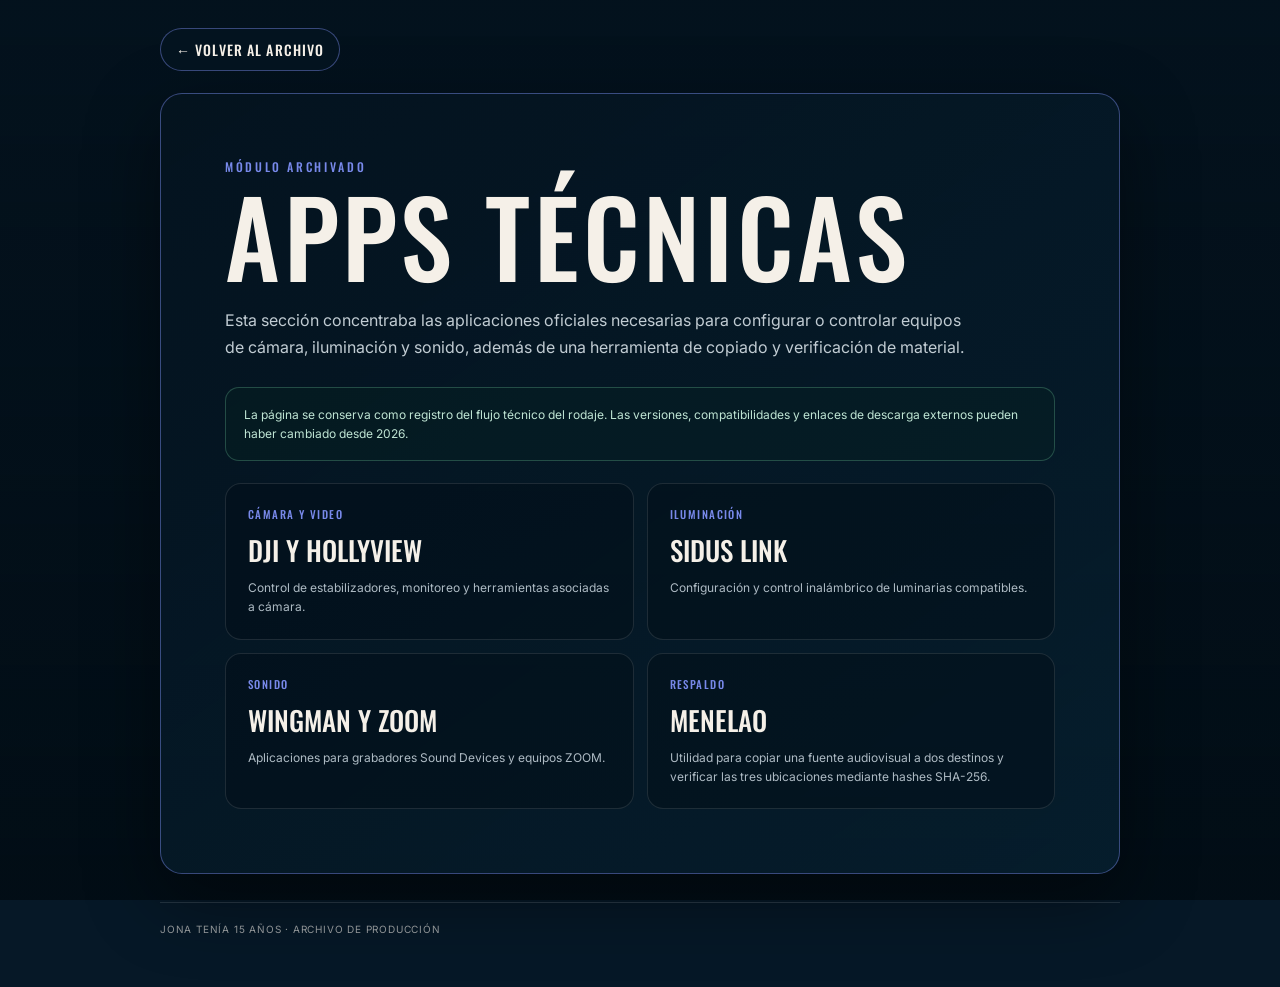
==== commit 12d47ca7: "Archive technical apps page" ====
--- a/apps/index.html
+++ b/apps/index.html
@@ -1,73 +1,11 @@
 <!doctype html>
 <html lang="es">
 <head>
-<meta charset="utf-8">
-<meta name="viewport" content="width=device-width,initial-scale=1,viewport-fit=cover">
-<meta name="theme-color" content="#061827">
-<meta name="color-scheme" content="dark">
-<meta name="mobile-web-app-capable" content="yes">
-<meta name="apple-mobile-web-app-capable" content="yes">
-<meta name="apple-mobile-web-app-status-bar-style" content="black-translucent">
-<meta name="apple-mobile-web-app-title" content="Jona Ops">
-<meta name="format-detection" content="telephone=no">
-<link rel="icon" href="../favicon.svg?v=3" type="image/svg+xml" sizes="any">
-<link rel="icon" type="image/png" sizes="32x32" href="../favicon-32x32.png">
-<link rel="icon" type="image/png" sizes="16x16" href="../favicon-16x16.png">
-<link rel="apple-touch-icon" sizes="180x180" href="../apple-touch-icon.png">
-<link rel="icon" type="image/png" sizes="192x192" href="../android-chrome-192x192.png">
-<meta name="description" content="Aplicaciones y descargas para la producción de Jona tenía 15 años.">
-<link rel="canonical" href="https://jrrguille-bit.github.io/jona-logistica/apps/">
-<meta property="og:title" content="Apps — Jona tenía 15 años">
-<meta property="og:description" content="Aplicaciones y descargas para la producción de Jona tenía 15 años.">
-<meta property="og:type" content="website">
-<meta property="og:url" content="https://jrrguille-bit.github.io/jona-logistica/apps/">
-<meta property="og:image" content="https://jrrguille-bit.github.io/jona-logistica/card.png?v=1">
-<meta property="og:image:secure_url" content="https://jrrguille-bit.github.io/jona-logistica/card.png?v=1">
-<meta property="og:image:type" content="image/png">
-<meta property="og:image:width" content="1200">
-<meta property="og:image:height" content="630">
-<meta property="og:image:alt" content="Apps — Jona tenía 15 años">
-<meta name="twitter:card" content="summary_large_image">
-<meta name="twitter:title" content="Apps — Jona tenía 15 años">
-<meta name="twitter:description" content="Aplicaciones y descargas para la producción de Jona tenía 15 años.">
-<meta name="twitter:image" content="https://jrrguille-bit.github.io/jona-logistica/card.png?v=1">
-<meta name="twitter:image:alt" content="Apps — Jona tenía 15 años">
-<title>Apps — Jona tenía 15 años</title>
-<link rel="preconnect" href="https://fonts.googleapis.com">
-<link rel="preconnect" href="https://fonts.gstatic.com" crossorigin>
-<link href="https://fonts.googleapis.com/css2?family=Inter:wght@500;600;700&family=Oswald:wght@400;500;600&display=swap" rel="stylesheet">
-<link rel="stylesheet" href="../site-touchup.css?v=20260723-1">
+<meta charset="utf-8"><meta name="viewport" content="width=device-width,initial-scale=1,viewport-fit=cover"><meta name="theme-color" content="#061827"><meta name="color-scheme" content="dark"><meta name="description" content="Archivo del módulo de aplicaciones técnicas utilizado durante el rodaje de Jona tenía 15 años."><title>Apps técnicas — Archivo Jona</title>
+<link rel="icon" href="../favicon.svg?v=3" type="image/svg+xml"><link rel="preconnect" href="https://fonts.googleapis.com"><link rel="preconnect" href="https://fonts.gstatic.com" crossorigin><link href="https://fonts.googleapis.com/css2?family=Inter:wght@500;600;700&family=Oswald:wght@400;500;600&display=swap" rel="stylesheet">
 <style>
-:root{color-scheme:dark;--bg:#061827;--ink:#f5f0e8;--muted:#aebbc4;--accent:#dc9140;--accent-strong:#f0aa56;--line:rgba(220,145,64,.48);--hair:rgba(255,255,255,.11);--focus:#ffd18f;--shadow:0 24px 68px rgba(0,0,0,.38)}
-*{box-sizing:border-box}html{min-height:100%;background:var(--bg)}body{margin:0;min-height:100vh;position:relative;isolation:isolate;overflow-x:hidden;color:var(--ink);font-family:Inter,system-ui,-apple-system,BlinkMacSystemFont,"Segoe UI",sans-serif;background:var(--bg)}
-body:before{content:"";position:fixed;inset:0;z-index:0;pointer-events:none;background:url("../assets/site-bg-1600.webp") center/cover no-repeat;filter:contrast(1.08) brightness(.54) saturate(.68);transform:scale(1.012)}body:after{content:"";position:fixed;inset:0;z-index:0;pointer-events:none;background:radial-gradient(circle at 78% 12%,rgba(220,145,64,.10),transparent 30%),radial-gradient(circle at 20% 8%,rgba(31,101,139,.20),transparent 38%),linear-gradient(180deg,rgba(2,13,21,.54),rgba(2,13,21,.94))}
-a{color:inherit}.page{position:relative;z-index:1;width:min(1120px,100%);margin:0 auto;padding:94px 22px 48px}.home-link{position:fixed;z-index:20;top:20px;left:20px;display:inline-flex;align-items:center;min-height:44px;padding:10px 16px;border:1px solid var(--line);border-radius:999px;background:rgba(4,20,32,.88);text-decoration:none;font-family:Oswald,Impact,sans-serif;font-size:14px;letter-spacing:.07em;text-transform:uppercase;box-shadow:0 12px 30px rgba(0,0,0,.32)}
-.hero{position:relative;overflow:hidden;padding:clamp(30px,5vw,58px);border:1px solid var(--line);border-radius:20px;background:linear-gradient(135deg,rgba(4,19,31,.95),rgba(7,34,51,.78));box-shadow:var(--shadow)}.eyebrow{display:flex;align-items:center;gap:11px;margin:0 0 14px;color:var(--accent);font-family:Oswald,Impact,sans-serif;font-size:12px;letter-spacing:.24em;text-transform:uppercase}.eyebrow:before{content:"";width:30px;height:1px;background:var(--accent)}h1{margin:0;font-family:Oswald,Impact,sans-serif;font-size:clamp(54px,8vw,92px);font-weight:500;line-height:.92;letter-spacing:.035em;text-transform:uppercase}.intro{max-width:720px;margin:19px 0 0;color:var(--muted);font-size:14px;line-height:1.65}
-.section{margin-top:32px}.section-heading{display:flex;align-items:end;justify-content:space-between;gap:20px;margin:0 4px 12px}.section-heading h2{margin:0;font-family:Oswald,Impact,sans-serif;font-size:clamp(28px,4vw,38px);font-weight:500;letter-spacing:.04em;text-transform:uppercase}.section-heading p{margin:0;color:var(--muted);font-size:11px;text-align:right;line-height:1.45}.tools-grid{display:grid;grid-template-columns:repeat(2,minmax(0,1fr));gap:14px}
-.tool-card{--tool:#6eaee7;position:relative;min-width:0;min-height:245px;padding:22px;overflow:hidden;border:1px solid var(--hair);border-radius:17px;background:linear-gradient(145deg,rgba(5,23,35,.93),rgba(7,31,46,.80));box-shadow:0 17px 44px rgba(0,0,0,.26)}.tool-card:before{content:"";position:absolute;inset:0 auto 0 0;width:3px;background:linear-gradient(180deg,transparent,var(--tool),transparent)}.tool-card.lighting{--tool:#e6a24e}.tool-card.motion{--tool:#a88be8}.tool-card.audio{--tool:#70c59c}.tool-top{position:relative;z-index:1;display:flex;align-items:flex-start;gap:15px}.tool-icon{flex:0 0 auto;width:54px;height:54px;display:grid;place-items:center;border:1px solid var(--tool);border-radius:14px;background:rgba(255,255,255,.025);color:var(--tool)}.tool-icon svg{width:29px;height:29px;fill:none;stroke:currentColor;stroke-width:2;stroke-linecap:round;stroke-linejoin:round}.tool-category{display:block;margin-bottom:6px;color:var(--tool);font-size:9px;font-weight:700;letter-spacing:.15em;text-transform:uppercase}.tool-copy h3{margin:0;font-family:Oswald,Impact,sans-serif;font-size:29px;font-weight:500;line-height:1.05;letter-spacing:.035em;text-transform:uppercase}.tool-description{position:relative;z-index:1;margin:15px 0 0;color:var(--muted);font-size:12px;line-height:1.55}.compatibility{position:relative;z-index:1;margin:12px 0 0;padding-top:12px;border-top:1px solid rgba(255,255,255,.08);color:rgba(245,240,232,.74);font-size:10px;line-height:1.5}.compatibility strong{color:var(--ink)}.store-row{position:relative;z-index:1;display:flex;flex-wrap:wrap;gap:8px;margin-top:17px}.store-button{display:inline-flex;align-items:center;justify-content:center;min-height:38px;padding:9px 13px;border:1px solid rgba(255,255,255,.16);border-radius:999px;background:rgba(2,15,24,.52);text-decoration:none;font-size:10px;font-weight:700;letter-spacing:.06em}.store-button:hover{border-color:var(--tool)}
-.app-panel{overflow:hidden;border:1px solid var(--hair);border-radius:18px;background:linear-gradient(145deg,rgba(5,23,35,.93),rgba(7,31,46,.82));box-shadow:0 17px 44px rgba(0,0,0,.28)}.app-header{display:flex;align-items:center;justify-content:space-between;gap:24px;padding:24px;border-bottom:1px solid var(--hair)}.app-identity{display:flex;align-items:center;gap:18px}.app-icon{flex:0 0 auto;width:68px;height:68px;display:grid;place-items:center;border:1px solid rgba(220,145,64,.40);border-radius:16px;background:linear-gradient(145deg,rgba(220,145,64,.15),rgba(4,17,27,.58));color:var(--accent-strong)}.app-icon svg{width:39px;height:39px;fill:none;stroke:currentColor;stroke-width:2;stroke-linecap:round;stroke-linejoin:round}.app-label{display:block;margin-bottom:5px;color:var(--accent);font-size:9px;font-weight:700;letter-spacing:.16em;text-transform:uppercase}.app-copy h3{margin:0;font-family:Oswald,Impact,sans-serif;font-size:34px;font-weight:500;letter-spacing:.045em;text-transform:uppercase}.app-copy p{margin:7px 0 0;color:var(--muted);font-size:12px;line-height:1.5}.status{flex:0 0 auto;padding:7px 10px;border:1px solid rgba(110,194,154,.38);border-radius:999px;background:rgba(110,194,154,.09);color:#78d2aa;font-size:9px;font-weight:700;letter-spacing:.14em;text-transform:uppercase}.downloads{display:grid;grid-template-columns:repeat(2,minmax(0,1fr));gap:14px;padding:20px}.download-card{--platform:#6eaee7;position:relative;min-height:132px;padding:20px 52px 20px 20px;display:grid;grid-template-columns:52px minmax(0,1fr);align-items:center;gap:15px;border:1px solid var(--hair);border-radius:14px;background:rgba(3,17,27,.45);text-decoration:none}.download-card.linux{--platform:#e1a45f}.download-card:hover{border-color:var(--platform)}.platform-icon{width:50px;height:50px;display:grid;place-items:center;border:1px solid var(--platform);border-radius:13px;color:var(--platform)}.platform-icon svg{width:28px;height:28px;fill:none;stroke:currentColor;stroke-width:2;stroke-linecap:round;stroke-linejoin:round}.platform-copy span{display:block;color:var(--platform);font-size:9px;font-weight:700;letter-spacing:.14em;text-transform:uppercase}.platform-copy strong{display:block;margin-top:5px;font-family:Oswald,Impact,sans-serif;font-size:27px;font-weight:500;letter-spacing:.04em;text-transform:uppercase}.platform-copy small{display:block;margin-top:6px;color:var(--muted);font-size:10px;line-height:1.4}.app-footer{padding:16px 20px;border-top:1px solid var(--hair);color:var(--muted);font-size:10px;line-height:1.45}
-.page-meta{display:flex;align-items:center;justify-content:center;gap:9px;margin:22px 4px 0;color:rgba(245,240,232,.58);font-size:10px;font-weight:600;letter-spacing:.055em;line-height:1.45;text-align:center;text-transform:uppercase}.page-meta:before{content:"";width:7px;height:7px;border-radius:50%;background:var(--accent);box-shadow:0 0 0 4px rgba(220,145,64,.09)}.site-footer{margin:30px 4px 0;padding:20px 16px 0;border-top:1px solid var(--hair);color:rgba(245,240,232,.66);text-align:center}.copyright{margin:0;font-family:Oswald,Impact,sans-serif;font-size:10px;letter-spacing:.15em;text-transform:uppercase}.producer{margin:9px 0 0;display:flex;align-items:center;justify-content:center;gap:8px;font-size:11px}.instagram-link{width:28px;height:28px;display:inline-grid;place-items:center;border:1px solid rgba(220,145,64,.42);border-radius:50%;color:var(--accent-strong)}.instagram-link svg{width:15px;height:15px;fill:none;stroke:currentColor;stroke-width:2}
-@media(max-width:760px){.page{padding:80px 15px 38px}.home-link{top:12px;left:12px}.hero{padding:29px 22px;border-radius:16px}.section-heading p{display:none}.tools-grid,.downloads{grid-template-columns:1fr}.tool-card{min-height:0;padding:18px}.store-button{flex:1 1 128px}.app-header{align-items:flex-start;padding:20px}.app-icon{width:58px;height:58px}.status{display:none}.downloads{padding:14px}.producer{flex-wrap:wrap}}
-</style>
-<link rel="manifest" href="../manifest.webmanifest">
-<script defer src="../offline.js?v=3"></script>
-<link rel="stylesheet" href="../visual-qa.css?v=20260723-1">
+:root{color-scheme:dark;--ink:#f5f0e8;--muted:#aebbc4;--accent:#7889ea;--line:rgba(120,137,234,.45);--hair:rgba(255,255,255,.11)}*{box-sizing:border-box}body{margin:0;min-height:100vh;color:var(--ink);font-family:Inter,system-ui,sans-serif;background:#061827}body:before{content:"";position:fixed;inset:0;background:url("../assets/site-bg-1600.webp") center/cover no-repeat;filter:brightness(.48) saturate(.68);z-index:-2}body:after{content:"";position:fixed;inset:0;background:linear-gradient(180deg,rgba(2,13,21,.52),rgba(2,13,21,.95));z-index:-1}a{color:inherit}.page{width:min(1000px,100%);margin:0 auto;padding:28px 20px 52px}.back{display:inline-flex;padding:10px 15px;border:1px solid var(--line);border-radius:999px;background:rgba(4,20,32,.82);text-decoration:none;font:500 14px Oswald,sans-serif;letter-spacing:.08em;text-transform:uppercase}.hero{margin-top:22px;padding:clamp(30px,6vw,64px);border:1px solid var(--line);border-radius:22px;background:linear-gradient(145deg,rgba(4,19,31,.94),rgba(7,34,51,.76));box-shadow:0 25px 75px rgba(0,0,0,.42)}.tag{margin:0 0 13px;color:var(--accent);font:500 12px Oswald,sans-serif;letter-spacing:.22em;text-transform:uppercase}h1{margin:0;font:500 clamp(58px,10vw,105px)/.9 Oswald,sans-serif;letter-spacing:.035em;text-transform:uppercase}.lead{max-width:740px;margin:24px 0 0;color:#c1ccd3;font-size:16px;line-height:1.7}.notice{margin-top:26px;padding:17px 18px;border:1px solid rgba(110,194,154,.3);border-radius:14px;background:rgba(6,35,34,.38);color:#bfe5d4;font-size:12px;line-height:1.6}.grid{display:grid;grid-template-columns:repeat(2,minmax(0,1fr));gap:13px;margin-top:22px}.card{padding:22px;border:1px solid var(--hair);border-radius:16px;background:rgba(3,17,27,.58)}.card b{display:block;color:var(--accent);font:500 11px Oswald,sans-serif;letter-spacing:.13em;text-transform:uppercase}.card h2{margin:8px 0 8px;font:500 27px Oswald,sans-serif;text-transform:uppercase}.card p{margin:0;color:var(--muted);font-size:12px;line-height:1.6}.footer{margin-top:28px;padding-top:20px;border-top:1px solid var(--hair);color:rgba(245,240,232,.58);font-size:10px;letter-spacing:.08em;text-transform:uppercase}@media(max-width:620px){.page{padding:16px 14px 34px}.hero{padding:30px 21px}.grid{grid-template-columns:1fr}}
+</style><script defer src="../offline.js?v=4"></script>
 </head>
-<body>
-<a class="home-link" href="../" aria-label="Volver al inicio"><span class="home-icon" aria-hidden="true"><svg viewBox="0 0 24 24"><path d="M15 5l-7 7 7 7"></path><path d="M8 12h10"></path></svg></span><span>Inicio</span></a>
-<main id="main-content" class="page">
-<header class="hero"><p class="eyebrow">Herramientas de producción</p><h1>Apps</h1><p class="intro">Aplicaciones utilizadas durante la preparación, el rodaje, la coordinación técnica y el respaldo del material.</p></header>
-<section class="section" aria-labelledby="production-title"><header class="section-heading"><h2 id="production-title">Apps de producción</h2><p>Control técnico de los equipos<br>utilizados en el rodaje.</p></header><div class="tools-grid">
-<article class="tool-card"><div class="tool-top"><span class="tool-icon"><svg viewBox="0 0 32 32"><rect x="4" y="7" width="24" height="18" rx="3"></rect><path d="M9 21l5-5 4 4 3-3 3 4"></path><circle cx="22" cy="12" r="2"></circle></svg></span><div class="tool-copy"><span class="tool-category">Monitoreo inalámbrico</span><h3>HollyView</h3></div></div><p class="tool-description">Monitoreo en tiempo real, análisis de imagen, grabación y diagnóstico.</p><p class="compatibility"><strong>Equipo:</strong> Hollyland Mars 4K.</p><div class="store-row"><a class="store-button" href="https://apps.apple.com/uy/app/hollyview/id1460631425" target="_blank" rel="noopener noreferrer">iOS</a><a class="store-button" href="https://play.google.com/store/apps/details?id=com.hollyview" target="_blank" rel="noopener noreferrer">Android</a></div></article>
-<article class="tool-card lighting"><div class="tool-top"><span class="tool-icon"><svg viewBox="0 0 32 32"><circle cx="16" cy="14" r="7"></circle><path d="M12 22h8M13 26h6M16 2v3M5 14H2M30 14h-3M7 5l2 2M25 5l-2 2"></path></svg></span><div class="tool-copy"><span class="tool-category">Iluminación</span><h3>Sidus Link</h3></div></div><p class="tool-description">Control de intensidad, temperatura de color, HSI, efectos y grupos de luces.</p><p class="compatibility"><strong>Equipos:</strong> luces Aputure compatibles.</p><div class="store-row"><a class="store-button" href="https://apps.apple.com/ar/app/sidus-link/id1471951977" target="_blank" rel="noopener noreferrer">iOS</a><a class="store-button" href="https://play.google.com/store/apps/details?id=creativity.intelligence.application.sidus.link" target="_blank" rel="noopener noreferrer">Android</a></div></article>
-<article class="tool-card motion"><div class="tool-top"><span class="tool-icon"><svg viewBox="0 0 32 32"><path d="M9 4h14v8H9zM16 12v6M9 18h14M11 18l-4 10M21 18l4 10M16 18v10"></path></svg></span><div class="tool-copy"><span class="tool-category">Estabilización</span><h3>DJI Ronin</h3></div></div><p class="tool-description">Calibración, Auto Tune, motores, SmoothTrack, control remoto y diagnóstico.</p><p class="compatibility"><strong>Equipo:</strong> DJI RS 4 Pro.</p><div class="store-row"><a class="store-button" href="https://apps.apple.com/es/app/dji-ronin/id1282848185" target="_blank" rel="noopener noreferrer">iOS</a><a class="store-button" href="https://www.dji.com/downloads/djiapp/dji-ronin" target="_blank" rel="noopener noreferrer">Android oficial</a></div></article>
-<article class="tool-card audio"><div class="tool-top"><span class="tool-icon"><svg viewBox="0 0 32 32"><rect x="9" y="3" width="14" height="20" rx="3"></rect><path d="M13 8h6M13 12h6M13 16h6M16 23v6M11 29h10"></path></svg></span><div class="tool-copy"><span class="tool-category">Sonido</span><h3>Wingman</h3></div></div><p class="tool-description">Medidores, grabación, metadata, armado de pistas y reportes de sonido.</p><p class="compatibility"><strong>Equipo:</strong> Sound Devices MixPre-3 II.</p><div class="store-row"><a class="store-button" href="https://apps.apple.com/uy/app/sound-devices-wingman/id1137249438" target="_blank" rel="noopener noreferrer">iOS</a><a class="store-button" href="https://play.google.com/store/apps/details?id=com.sounddevices.Wingman" target="_blank" rel="noopener noreferrer">Android</a></div></article>
-<article class="tool-card audio"><div class="tool-top"><span class="tool-icon"><svg viewBox="0 0 32 32"><path d="M5 17h3l2-7 4 14 4-18 4 14 2-7 3 4"></path><path d="M5 27h22"></path></svg></span><div class="tool-copy"><span class="tool-category">Grabadoras Zoom</span><h3>Handy Control &amp; Sync</h3></div></div><p class="tool-description">Control simultáneo, niveles, batería, tiempo restante y sincronización.</p><p class="compatibility"><strong>Equipo:</strong> Zoom H4essential. Requiere BTA-1.</p><div class="store-row"><a class="store-button" href="https://apps.apple.com/es/app/zoom-handy-control-sync/id6514314269" target="_blank" rel="noopener noreferrer">iOS</a><a class="store-button" href="https://play.google.com/store/apps/details?id=com.zoom.handycontrol" target="_blank" rel="noopener noreferrer">Android</a></div></article>
-<article class="tool-card audio"><div class="tool-top"><span class="tool-icon"><svg viewBox="0 0 32 32"><rect x="6" y="5" width="20" height="22" rx="4"></rect><circle cx="16" cy="16" r="5"></circle><path d="M16 11v5l3 2"></path></svg></span><div class="tool-copy"><span class="tool-category">Control dedicado</span><h3>H4essential Control</h3></div></div><p class="tool-description">Control remoto dedicado, parámetros, formas de onda, batería y tiempo disponible.</p><p class="compatibility"><strong>Equipo:</strong> Zoom H4essential. Requiere BTA-1.</p><div class="store-row"><a class="store-button" href="https://apps.apple.com/uy/app/h4essential-control/id6467176781" target="_blank" rel="noopener noreferrer">iOS</a></div></article>
-</div></section>
-<section class="section" aria-labelledby="other-apps-title"><header class="section-heading"><h2 id="other-apps-title">Otras apps</h2><p>Herramientas desarrolladas<br>para el flujo de producción.</p></header><article class="app-panel"><header class="app-header"><div class="app-identity"><span class="app-icon"><svg viewBox="0 0 48 48"><path d="M24 7l17 30H7z"></path><circle cx="24" cy="17" r="3"></circle><circle cx="15" cy="33" r="3"></circle><circle cx="33" cy="33" r="3"></circle><path d="M24 20v8M18 32l4-3M30 32l-4-3"></path></svg></span><div class="app-copy"><span class="app-label">Triángulo Dorado X/A/B</span><h3>MENELAO</h3><p>Copia una fuente a dos destinos independientes y verifica las tres ubicaciones mediante hashes SHA-256.</p></div></div><span class="status">Descarga pública</span></header><div class="downloads"><a class="download-card" href="downloads/MENELAO-windows-x86_64.zip?v=20260723" target="_blank" rel="noopener noreferrer"><span class="platform-icon"><svg viewBox="0 0 32 32"><path d="M4 7l11-2v11H4zM17 5l11-2v13H17zM4 18h11v11L4 27zM17 18h11v13l-11-2z"></path></svg></span><span class="platform-copy"><span>Descargar ZIP</span><strong>Windows</strong><small>MENELAO para equipos x86-64.</small></span></a><a class="download-card linux" href="downloads/MENELAO-linux-x86_64.zip?v=20260723" target="_blank" rel="noopener noreferrer"><span class="platform-icon"><svg viewBox="0 0 32 32"><path d="M16 4c-4 0-7 4-7 10 0 3-2 5-3 8-1 3 2 6 5 4 2 2 8 2 10 0 3 2 6-1 5-4-1-3-3-5-3-8 0-6-3-10-7-10z"></path><path d="M12 15h.01M20 15h.01M13 20c2 2 4 2 6 0"></path></svg></span><span class="platform-copy"><span>Descargar ZIP</span><strong>Linux</strong><small>MENELAO para equipos x86-64.</small></span></a></div><footer class="app-footer">Descargas públicas servidas directamente desde el sitio de producción.</footer></article></section>
-<p class="page-meta"><span>Actualizado 23/07/2026 · Responsable: Producción técnica</span></p>
-<footer class="site-footer"><p class="copyright">© 2026 Guillermo Barbeito · Todos los derechos reservados</p><p class="producer"><span>Una producción de <strong>Mala Hierba Producciones</strong></span><a class="instagram-link" href="https://www.instagram.com/hierbamalafilms?igsh=MTh5YXJkYjIzYWty" target="_blank" rel="noopener noreferrer" aria-label="Instagram de Mala Hierba Producciones"><svg viewBox="0 0 24 24"><rect x="3" y="3" width="18" height="18" rx="5"></rect><circle cx="12" cy="12" r="4"></circle><circle cx="17.5" cy="6.5" r="1"></circle></svg></a></p></footer>
-</main>
-</body>
+<body><main class="page"><a class="back" href="../">← Volver al archivo</a><section class="hero"><p class="tag">Módulo archivado</p><h1>Apps técnicas</h1><p class="lead">Esta sección concentraba las aplicaciones oficiales necesarias para configurar o controlar equipos de cámara, iluminación y sonido, además de una herramienta de copiado y verificación de material.</p><div class="notice">La página se conserva como registro del flujo técnico del rodaje. Las versiones, compatibilidades y enlaces de descarga externos pueden haber cambiado desde 2026.</div><div class="grid"><article class="card"><b>Cámara y video</b><h2>DJI y HollyView</h2><p>Control de estabilizadores, monitoreo y herramientas asociadas a cámara.</p></article><article class="card"><b>Iluminación</b><h2>Sidus Link</h2><p>Configuración y control inalámbrico de luminarias compatibles.</p></article><article class="card"><b>Sonido</b><h2>Wingman y ZOOM</h2><p>Aplicaciones para grabadores Sound Devices y equipos ZOOM.</p></article><article class="card"><b>Respaldo</b><h2>MENELAO</h2><p>Utilidad para copiar una fuente audiovisual a dos destinos y verificar las tres ubicaciones mediante hashes SHA-256.</p></article></div></section><footer class="footer">Jona tenía 15 años · Archivo de producción</footer></main></body>
 </html>
